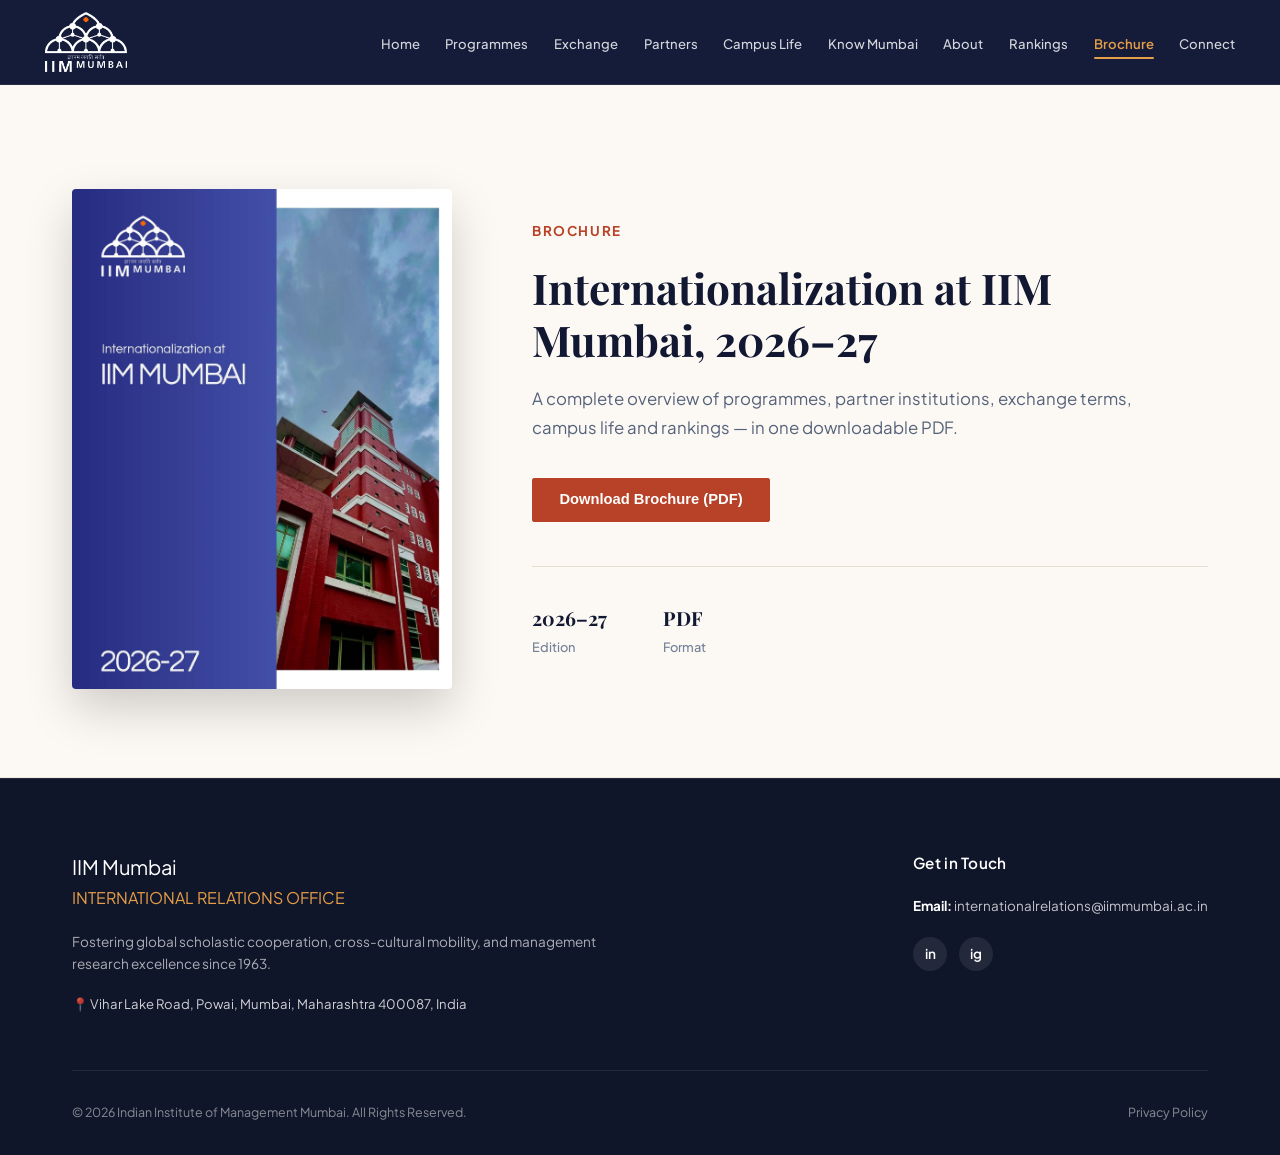
==== brochure.html @ 326a4e60 "Brochure page" ====
<!DOCTYPE html>
<html lang="en">

<head>
  <meta charset="UTF-8">
  <meta name="viewport" content="width=device-width, initial-scale=1.0">
  <title>International Relations Brochure 2026–27 | IIM Mumbai</title>

  <!-- Favicon -->
  <link rel="icon" type="image/png" href="assets/favicon.png">

  <!-- Google Fonts -->
  <link rel="preconnect" href="https://fonts.googleapis.com">
  <link rel="preconnect" href="https://fonts.gstatic.com" crossorigin>
  <link
    href="https://fonts.googleapis.com/css2?family=Cinzel:wght@500;600;700&family=Playfair+Display:ital,wght@0,400;0,500;0,600;0,700;1,400&family=Plus+Jakarta+Sans:wght@300;400;500;600;700&display=swap"
    rel="stylesheet">

  <!-- Stylesheet -->
  <link rel="stylesheet" href="styles.css">
</head>

<body>

  <!-- Navigation Bar -->
  <header class="site-header">
    <div class="header-container">
      <a href="index.html" class="brand-logo">
        <img src="assets/logo-invert-trimmed.png" alt="IIM Mumbai Logo" class="header-logo-img">
      </a>

      <!-- Desktop Navigation Menu -->
      <nav class="main-nav">
        <ul class="nav-list">
          <li class="nav-item"><a href="index.html" class="nav-link">Home</a></li>
          <li class="nav-item"><a href="programmes.html" class="nav-link">Programmes</a></li>
          <li class="nav-item"><a href="exchange.html" class="nav-link">Exchange</a></li>
          <li class="nav-item"><a href="partners.html" class="nav-link">Partners</a></li>
          <li class="nav-item"><a href="campus-life.html" class="nav-link">Campus Life</a></li>
          <li class="nav-item"><a href="know-mumbai.html" class="nav-link">Know Mumbai</a></li>
          <li class="nav-item"><a href="index.html#about" class="nav-link">About</a></li>
          <li class="nav-item"><a href="index.html#metrics" class="nav-link">Rankings</a></li>
          <li class="nav-item"><a href="brochure.html" class="nav-link active">Brochure</a></li>
          <li class="nav-item"><a href="#connect-section" class="nav-link">Connect</a></li>
        </ul>
      </nav>

      <!-- Mobile Menu Toggle Button -->
      <button class="mobile-menu-toggle" aria-label="Toggle menu" id="mobileMenuBtn">
        <span class="bar"></span>
        <span class="bar"></span>
        <span class="bar"></span>
      </button>
    </div>

    <!-- Mobile Drawer -->
    <div class="mobile-drawer" id="mobileDrawer">
      <ul class="mobile-nav-list">
        <li><a href="index.html" class="mobile-nav-link">Home</a></li>
        <li><a href="programmes.html" class="mobile-nav-link">Programmes</a></li>
        <li><a href="exchange.html" class="mobile-nav-link">Exchange</a></li>
        <li><a href="partners.html" class="mobile-nav-link">Partners</a></li>
        <li><a href="campus-life.html" class="mobile-nav-link">Campus Life</a></li>
        <li><a href="know-mumbai.html" class="mobile-nav-link">Know Mumbai</a></li>
        <li><a href="index.html#about" class="mobile-nav-link">About</a></li>
        <li><a href="index.html#metrics" class="mobile-nav-link">Rankings</a></li>
        <li><a href="brochure.html" class="mobile-nav-link active">Brochure</a></li>
        <li><a href="#connect-section" class="mobile-nav-link">Connect</a></li>
      </ul>
    </div>
  </header>

  <!-- Dedicated Brochure Hero Showcase Section -->
  <section class="brochure-showcase-section">
    <div class="container">
      <div class="brochure-split-layout">

        <!-- Left: Vertical Photo Card -->
        <div class="brochure-photo-column">
          <div class="section-tag brochure-mobile-tag">BROCHURE</div>
          <div class="brochure-cover-box">
            <img src="assets/frontpage.jpg" alt="IIM Mumbai Internationalization Brochure Cover"
              class="brochure-cover-img">
          </div>
        </div>

        <!-- Right: Details & Meta -->
        <div class="brochure-content-column">
          <div class="section-tag brochure-desktop-tag">BROCHURE</div>
          <h1 class="brochure-hero-title">Internationalization at IIM Mumbai, 2026–27</h1>
          <p class="brochure-hero-desc">
            A complete overview of programmes, partner institutions, exchange terms, campus life and rankings — in one
            downloadable PDF.
          </p>

          <!-- Action Buttons -->
          <div class="brochure-btn-group">
            <button class="btn btn-primary open-brochure-modal" id="downloadBrochureBtn">
              Download Brochure (PDF)
            </button>
          </div>

          <div class="brochure-divider"></div>

          <!-- Metadata Ribbon -->
          <div class="brochure-meta-ribbon">
            <div class="b-meta-item">
              <span class="b-meta-val">2026–27</span>
              <span class="b-meta-label">Edition</span>
            </div>

            <div class="b-meta-item">
              <span class="b-meta-val">PDF</span>
              <span class="b-meta-label">Format</span>
            </div>
          </div>

        </div>

      </div>
    </div>
  </section>

  <!-- Footer -->
  <footer class="site-footer" id="connect-section">
    <div class="container">
      <div class="footer-grid">
        <div class="footer-col brand-col">
          <div class="footer-logo">
            <span class="institute-name">IIM Mumbai</span>
            <span class="sub-name">INTERNATIONAL RELATIONS OFFICE</span>
          </div>
          <p class="footer-tagline">
            Fostering global scholastic cooperation, cross-cultural mobility, and management research excellence since
            1963.
          </p>
          <div class="footer-address">
            📍 Vihar Lake Road, Powai, Mumbai, Maharashtra 400087, India
          </div>
        </div>

        <div class="footer-col contact-col">
          <h4 class="footer-heading">Get in Touch</h4>
          <p class="contact-item"><strong>Email:</strong> internationalrelations@iimmumbai.ac.in</p>
          <div class="social-icons">
            <a href="https://in.linkedin.com/school/iim-mumbai/" target="_blank" aria-label="LinkedIn"
              class="social-btn">in</a>
            <a href="https://www.instagram.com/iimmumbai_official/" target="_blank" aria-label="Instagram"
              class="social-btn">ig</a>
          </div>
        </div>
      </div>

      <div class="footer-bottom">
        <p>© 2026 Indian Institute of Management Mumbai. All Rights Reserved.</p>
        <div class="footer-legal-links">
          <a href="https://iimmumbai.ac.in/privacy-policy">Privacy Policy</a>
        </div>
      </div>
    </div>
  </footer>

  <!-- Interactive Brochure Modal -->
  <div class="modal-backdrop" id="brochureModal">
    <div class="modal-card">
      <button class="modal-close-btn" id="closeModalBtn">&times;</button>
      <div class="modal-header">
        <div class="modal-badge">Official Document</div>
        <h3 class="modal-title">Download International Relations Brochure 2026–27</h3>
        <p class="modal-subtitle">Get instant access to the complete 12-page PDF overview covering programmes, partner
          networks, housing, and course syllabi.</p>
      </div>
      <form class="modal-form" id="brochureForm">
        <div class="form-group">
          <label for="fullName">Full Name</label>
          <input type="text" id="fullName" placeholder="e.g. Maya Chen" required>
        </div>
        <div class="form-group">
          <label for="institution">Home University / Organization</label>
          <input type="text" id="institution" placeholder="e.g. Emlyon Business School" required>
        </div>
        <div class="form-group">
          <label for="emailAddress">Email Address</label>
          <input type="email" id="emailAddress" placeholder="e.g. m.chen@student.em-lyon.com" required>
        </div>
        <button type="submit" class="btn btn-primary btn-block">Download Brochure (PDF)</button>
      </form>
      <div class="modal-success-msg" id="modalSuccessMsg">
        🎉 Thank you! The IIM Mumbai 2026–27 International Relations Brochure download has started.
      </div>
    </div>
  </div>

  <!-- Scripts -->
  <script src="script.js"></script>
</body>

</html>
---- styles.css ----
/* ==========================================================================
   IIM MUMBAI - INTERNATIONAL RELATIONS WEBSITE STYLESHEET
   ========================================================================== */

/* --- CSS Variables & Design Tokens --- */
:root {
  --color-navy-dark: #121832;
  --color-navy-hero: #161e3d;
  --color-navy-nav: #141c3a;
  --color-navy-card: #182142;

  --color-terracotta: #b84227;
  --color-terracotta-hover: #9e361e;
  --color-terracotta-light: #fbeee9;

  --color-gold-accent: #d48332;
  --color-gold-light: #e59d48;

  --color-bg-page: #ffffff;
  --color-bg-cream: #f4efe7;
  --color-bg-card: #ffffff;

  --color-text-dark: #121624;
  --color-text-muted: #555e70;
  --color-text-light: #f3f5fa;
  --color-text-subtle: #838ea3;

  --border-light: #e6dfd3;
  --border-card: #e4ddd1;
  --border-dark: #2a3458;

  --font-serif: 'Playfair Display', Georgia, serif;
  --font-sans: 'Plus Jakarta Sans', -apple-system, BlinkMacSystemFont, 'Segoe UI', Roboto, sans-serif;
  --font-display: 'Cinzel', serif;

  --container-width: 1200px;
  --transition-smooth: all 0.28s cubic-bezier(0.4, 0, 0.2, 1);
}

/* --- Reset & Global Baseline --- */
*,
*::before,
*::after {
  box-sizing: border-box;
  margin: 0;
  padding: 0;
}

html {
  scroll-behavior: smooth;
  font-size: 16px;
}

body {
  font-family: var(--font-sans);
  color: var(--color-text-dark);
  background-color: var(--color-bg-page);
  line-height: 1.6;
  -webkit-font-smoothing: antialiased;
  -moz-osx-font-smoothing: grayscale;
  overflow-x: hidden;
}

img {
  max-width: 100%;
  height: auto;
  display: block;
}

a {
  text-decoration: none;
  color: inherit;
  transition: var(--transition-smooth);
}

ul {
  list-style: none;
}

.container {
  width: 100%;
  max-width: var(--container-width);
  margin: 0 auto;
  padding: 0 2rem;
}

/* --- Typography Utilities --- */
.section-tag {
  color: var(--color-terracotta);
  font-size: 0.72rem;
  font-weight: 700;
  letter-spacing: 0.16em;
  text-transform: uppercase;
  margin-bottom: 0.85rem;
}

.section-title {
  font-family: var(--font-serif);
  font-size: 2.15rem;
  font-weight: 600;
  line-height: 1.25;
  color: var(--color-text-dark);
  letter-spacing: -0.015em;
  max-width: 820px;
  margin-bottom: 2.5rem;
}

/* --- Button Styles --- */
.btn {
  display: inline-flex;
  align-items: center;
  justify-content: center;
  padding: 0.82rem 1.65rem;
  font-size: 0.88rem;
  font-weight: 600;
  border-radius: 2px;
  cursor: pointer;
  transition: var(--transition-smooth);
  text-align: center;
  line-height: 1;
}

.btn-primary {
  background-color: var(--color-terracotta);
  color: #ffffff;
  border: 1px solid var(--color-terracotta);
}

.btn-primary:hover {
  background-color: var(--color-terracotta-hover);
  border-color: var(--color-terracotta-hover);
  transform: translateY(-2px);
  box-shadow: 0 6px 16px rgba(184, 66, 39, 0.25);
}

.btn-outline {
  background-color: transparent;
  color: #ffffff;
  border: 1px solid rgba(255, 255, 255, 0.45);
}

.btn-outline:hover {
  background-color: rgba(255, 255, 255, 0.1);
  border-color: #ffffff;
  transform: translateY(-2px);
}

.btn-block {
  width: 100%;
}

/* ==========================================================================
   Header & Navigation
   ========================================================================== */
.site-header {
  background-color: var(--color-navy-nav);
  position: sticky;
  top: 0;
  z-index: 1000;
  border-bottom: 1px solid rgba(255, 255, 255, 0.08);
  width: 100%;
}

.header-container {
  display: flex;
  align-items: center;
  justify-content: space-between;
  width: 100%;
  max-width: 100%;
  margin: 0;
  padding: 0.75rem clamp(1.5rem, 3.5vw, 4rem);
}

.brand-logo {
  display: flex;
  align-items: center;
  gap: 0.85rem;
  text-decoration: none;
}

.header-logo-img {
  height: 60px;
  width: auto;
  object-fit: contain;
  display: block;
  transition: opacity 0.2s ease, transform 0.2s ease;
}

.brand-logo:hover .header-logo-img {
  opacity: 0.95;
  transform: scale(1.02);
}

.nav-list {
  display: flex;
  align-items: center;
  gap: 1.6rem;
}

.nav-link {
  color: rgba(255, 255, 255, 0.82);
  font-size: 0.82rem;
  font-weight: 500;
  position: relative;
  padding: 0.35rem 0;
}

.nav-link:hover {
  color: #ffffff;
}

.nav-link.active {
  color: var(--color-gold-light);
  font-weight: 600;
}

.nav-link.active::after {
  content: '';
  position: absolute;
  bottom: -2px;
  left: 0;
  width: 100%;
  height: 2px;
  background-color: var(--color-gold-light);
  border-radius: 1px;
}

/* Mobile Toggle */
.mobile-menu-toggle {
  display: none;
  background: none;
  border: none;
  cursor: pointer;
  padding: 0.5rem;
}

.mobile-menu-toggle .bar {
  display: block;
  width: 24px;
  height: 2px;
  background-color: #ffffff;
  margin: 5px 0;
  transition: var(--transition-smooth);
}

.mobile-drawer {
  display: none;
  background-color: var(--color-navy-dark);
  padding: 1.5rem 2rem 2rem;
  border-top: 1px solid rgba(255, 255, 255, 0.08);
}

.mobile-drawer.open {
  display: block;
}

.mobile-nav-list {
  display: flex;
  flex-direction: column;
  gap: 1rem;
}

.mobile-nav-link {
  color: rgba(255, 255, 255, 0.85);
  font-size: 1rem;
  font-weight: 500;
  display: block;
  padding: 0.4rem 0;
}

.mobile-nav-link.active {
  color: var(--color-gold-light);
  font-weight: 600;
}

/* ==========================================================================
   Hero Section
   ========================================================================== */
.hero-section {
  background-color: var(--color-navy-hero);
  position: relative;
  overflow: hidden;
  width: 100%;
  margin: 0;
  padding: 0;
}

.hero-split-grid {
  display: grid;
  grid-template-columns: 1fr 1fr;
  width: 100%;
  max-width: 100vw;
  margin: 0;
  padding: 0;
  height: calc(100vh - 70px)
}

.hero-content-pane {
  display: flex;
  align-items: center;
  padding: 1.25rem 2.5rem 1.25rem clamp(1.5rem, 4.5vw, 4.5rem);
  background-color: var(--color-navy-hero);
}

.hero-content-inner {
  max-width: 520px;
}

.hero-tag {
  color: var(--color-gold-light);
  font-size: 0.68rem;
  font-weight: 700;
  letter-spacing: 0.14em;
  text-transform: uppercase;
  margin-bottom: 0.45rem;
}

.hero-title {
  font-family: var(--font-serif);
  font-size: clamp(1.8rem, 2.7vw, 2.25rem);
  font-weight: 600;
  line-height: 1.15;
  color: #ffffff;
  letter-spacing: -0.02em;
  margin-bottom: 0.65rem;
}

.hero-description {
  color: rgba(255, 255, 255, 0.78);
  font-size: clamp(0.82rem, 1vw, 0.88rem);
  line-height: 1.45;
  margin-bottom: 1.2rem;
  font-weight: 300;
  max-width: 450px;
}

.hero-actions {
  display: flex;
  align-items: center;
  gap: 0.85rem;
  flex-wrap: wrap;
}

.hero-image-pane {
  position: relative;
  overflow: hidden;
  width: 100%;
  height: 100%;
  margin: 0;
  padding: 0;
}

.hero-img {
  width: 100%;
  height: 100%;
  object-fit: cover;
  object-position: center right;
  display: block;
}

.image-overlay-gradient {
  display: none;
}

/* ==========================================================================
   Stats / Metrics Strip
   ========================================================================== */
.stats-ribbon {
  background-color: var(--color-bg-cream);
  padding: 2.75rem 0;
  border-bottom: 1px solid var(--border-light);
}

.stats-grid {
  display: grid;
  grid-template-columns: 1fr auto 1fr auto 1fr auto 1fr;
  align-items: center;
}

.stat-card {
  padding: 0 1.25rem;
}

.stat-value {
  font-family: var(--font-serif);
  font-size: 2.25rem;
  font-weight: 600;
  color: var(--color-navy-dark);
  line-height: 1.1;
  margin-bottom: 0.35rem;
  letter-spacing: -0.02em;
}

.stat-label {
  font-size: 0.76rem;
  color: var(--color-text-muted);
  font-weight: 500;
  line-height: 1.35;
}

.stat-divider {
  width: 1px;
  height: 52px;
  background-color: rgba(0, 0, 0, 0.12);
}

/* ==========================================================================
   About The Institute Section
   ========================================================================== */
.about-section {
  padding: 5.5rem 0 4.5rem;
  background-color: #ffffff;
}

/* ==========================================================================
   About The Institute Section
   ========================================================================== */
.about-section {
  padding: 5rem 0 4.5rem;
  background-color: #ffffff;
}

.about-header-block {
  display: flex;
  align-items: flex-end;
  justify-content: space-between;
  gap: 2rem;
  margin-bottom: 2.5rem;
  flex-wrap: wrap;
}

.about-header-text {
  flex: 1;
  min-width: 320px;
}

.about-accreditation-logos {
  display: flex;
  align-items: center;
  gap: 1.75rem;
  padding-bottom: 0.5rem;
}

.accreditation-logo {
  height: 52px;
  max-height: 60px;
  width: auto;
  object-fit: contain;
  display: block;
  transition: transform 0.25s ease, opacity 0.25s ease;
}

.accreditation-logo:hover {
  transform: translateY(-2px);
  opacity: 0.9;
}

.about-main-title {
  font-family: var(--font-serif);
  font-size: clamp(2rem, 3.2vw, 2.65rem);
  font-weight: 600;
  line-height: 1.2;
  color: #12182d;
  letter-spacing: -0.015em;
  max-width: 850px;
  margin-bottom: 0.85rem;
}

.title-accent-bar {
  width: 44px;
  height: 3px;
  background-color: var(--color-terracotta);
  border-radius: 2px;
  margin-top: 0.85rem;
}

.about-grid {
  display: grid;
  grid-template-columns: 1fr 1.05fr;
  gap: 3.25rem;
  align-items: start;
}

.about-image-wrapper {
  position: relative;
  border-radius: 14px;
  overflow: hidden;
  box-shadow: 0 14px 40px rgba(18, 24, 45, 0.09);
  background-color: #f1ede6;
}

.about-campus-img {
  width: 100%;
  height: auto;
  min-height: 380px;
  max-height: 460px;
  object-fit: cover;
  display: block;
  transition: transform 0.5s ease;
}

.about-image-wrapper:hover .about-campus-img {
  transform: scale(1.02);
}

.campus-location-badge {
  position: absolute;
  bottom: 1.25rem;
  left: 1.25rem;
  background: rgba(14, 20, 36, 0.88);
  backdrop-filter: blur(10px);
  padding: 0.65rem 1.15rem;
  border-radius: 8px;
  display: flex;
  align-items: center;
  gap: 0.75rem;
  color: #ffffff;
  border: 1px solid rgba(255, 255, 255, 0.16);
  box-shadow: 0 8px 24px rgba(0, 0, 0, 0.35);
}

.pin-icon-wrap svg {
  width: 18px;
  height: 18px;
  stroke: #ffffff;
  display: block;
}

.location-text {
  display: flex;
  flex-direction: column;
}

.location-title {
  font-size: 0.82rem;
  font-weight: 700;
  color: #ffffff;
  line-height: 1.2;
}

.location-subtitle {
  font-size: 0.72rem;
  color: rgba(255, 255, 255, 0.75);
}

.about-text-content {
  display: flex;
  flex-direction: column;
  gap: 1.1rem;
}

.about-paragraph {
  color: #384254;
  font-size: 0.915rem;
  line-height: 1.62;
  font-weight: 400;
}

.about-paragraph strong {
  color: #12182d;
  font-weight: 600;
}

/* Feature Highlights Strip */
.about-highlights-strip {
  display: grid;
  grid-template-columns: 1fr auto 1fr auto 1fr auto 1.15fr;
  align-items: center;
  margin-top: 3.5rem;
  padding-top: 2.25rem;
  border-top: 1px solid #e7e0d3;
}

.about-highlight-item {
  display: flex;
  flex-direction: column;
  align-items: flex-start;
  padding: 0 1rem;
}

.about-highlight-item:first-child {
  padding-left: 0;
}

.highlight-icon {
  color: #2b3b64;
  margin-bottom: 0.65rem;
}

.highlight-icon svg {
  width: 26px;
  height: 26px;
  stroke: #2b3b64;
  display: block;
}

.highlight-val {
  font-family: var(--font-serif);
  font-size: 1.45rem;
  font-weight: 700;
  color: #151d36;
  line-height: 1.15;
  margin-bottom: 0.2rem;
}

.highlight-lbl {
  font-size: 0.76rem;
  color: #647087;
  font-weight: 500;
}

.highlight-separator {
  width: 1px;
  height: 48px;
  background-color: #e5ded2;
}

/* ==========================================================================
   Why Partner With Us Section
   ========================================================================== */
.why-partner-section {
  padding: 3.5rem 0 4rem;
  background-color: #ffffff;
}

.partner-cards-grid {
  display: grid;
  grid-template-columns: repeat(3, 1fr);
  border: 1px solid var(--border-card);
  border-radius: 2px;
  background-color: #ffffff;
  box-shadow: 0 2px 8px rgba(0, 0, 0, 0.02);
}

.partner-card {
  padding: 2.25rem 2rem;
  border-right: 1px solid var(--border-card);
  transition: var(--transition-smooth);
}

.partner-card:last-child {
  border-right: none;
}

.partner-card:hover {
  background-color: #fdfbf7;
}

.card-category {
  color: var(--color-terracotta);
  font-size: 0.76rem;
  font-weight: 700;
  letter-spacing: 0.04em;
  margin-bottom: 0.65rem;
}

.card-heading {
  font-family: var(--font-serif);
  font-size: 1.15rem;
  font-weight: 600;
  color: var(--color-navy-dark);
  margin-bottom: 0.85rem;
  line-height: 1.3;
}

.card-description {
  color: var(--color-text-muted);
  font-size: 0.84rem;
  line-height: 1.55;
}

/* ==========================================================================
   Quick Links Section
   ========================================================================== */
.quick-links-section {
  padding: 2.5rem 0 5.5rem;
  background-color: #ffffff;
}

.quick-links-grid {
  display: grid;
  grid-template-columns: repeat(4, 1fr);
  border: 1px solid var(--border-card);
  border-radius: 2px;
  overflow: hidden;
}

.quick-link-card {
  display: flex;
  align-items: center;
  justify-content: space-between;
  padding: 1.35rem 1.65rem;
  border-right: 1px solid var(--border-card);
  background-color: #ffffff;
  color: var(--color-navy-dark);
  font-weight: 600;
  font-size: 0.9rem;
  transition: var(--transition-smooth);
}

.quick-link-card:last-child {
  border-right: none;
}

.quick-link-arrow {
  color: var(--color-terracotta);
  font-size: 1.1rem;
  transition: transform 0.25s ease;
}

.quick-link-card:hover {
  background-color: #fbf7ef;
  color: var(--color-terracotta);
}

.quick-link-card:hover .quick-link-arrow {
  transform: translateX(4px);
}

/* ==========================================================================
   Footer
   ========================================================================== */
.site-footer {
  background-color: #10162a;
  color: rgba(255, 255, 255, 0.7);
  padding: 4.5rem 0 2rem;
  border-top: 1px solid rgba(255, 255, 255, 0.08);
}

.footer-grid {
  display: flex;
  justify-content: space-between;
  align-items: flex-start;
  gap: 3.5rem;
  margin-bottom: 3.5rem;
  flex-wrap: wrap;
}

.brand-col {
  max-width: 540px;
}

.contact-col {
  min-width: 220px;
}

.brand-col .institute-name {
  color: #ffffff;
  font-size: 1.25rem;
}

.brand-col .sub-name {
  color: var(--color-gold-light);
  display: block;
  margin-top: 0.15rem;
}

.footer-tagline {
  font-size: 0.85rem;
  line-height: 1.6;
  margin: 1.25rem 0;
  color: rgba(255, 255, 255, 0.65);
}

.footer-address {
  font-size: 0.82rem;
  line-height: 1.5;
  color: rgba(255, 255, 255, 0.8);
}

.footer-heading {
  color: #ffffff;
  font-size: 0.95rem;
  font-weight: 600;
  margin-bottom: 1.25rem;
  font-family: var(--font-sans);
  letter-spacing: 0.02em;
}

.footer-links {
  display: flex;
  flex-direction: column;
  gap: 0.65rem;
}

.footer-links a {
  font-size: 0.84rem;
  color: rgba(255, 255, 255, 0.65);
}

.footer-links a:hover {
  color: var(--color-gold-light);
  padding-left: 3px;
}

.contact-item {
  font-size: 0.84rem;
  margin-bottom: 0.6rem;
  color: rgba(255, 255, 255, 0.75);
}

.contact-item strong {
  color: #ffffff;
}

.social-icons {
  display: flex;
  gap: 0.75rem;
  margin-top: 1.25rem;
}

.social-btn {
  display: inline-flex;
  align-items: center;
  justify-content: center;
  width: 34px;
  height: 34px;
  border-radius: 50%;
  background-color: rgba(255, 255, 255, 0.08);
  color: #ffffff;
  font-size: 0.85rem;
  font-weight: 600;
}

.social-btn:hover {
  background-color: var(--color-terracotta);
  color: #ffffff;
  transform: translateY(-2px);
}

.footer-bottom {
  display: flex;
  align-items: center;
  justify-content: space-between;
  padding-top: 2rem;
  border-top: 1px solid rgba(255, 255, 255, 0.08);
  font-size: 0.78rem;
  color: rgba(255, 255, 255, 0.5);
  flex-wrap: wrap;
  gap: 1rem;
}

.footer-legal-links {
  display: flex;
  gap: 1.5rem;
}

.footer-legal-links a:hover {
  color: #ffffff;
}

/* ==========================================================================
   Modal Dialog
   ========================================================================== */
.modal-backdrop {
  position: fixed;
  top: 0;
  left: 0;
  width: 100vw;
  height: 100vh;
  background-color: rgba(10, 15, 30, 0.75);
  backdrop-filter: blur(4px);
  display: none;
  align-items: center;
  justify-content: center;
  z-index: 2000;
  padding: 1.5rem;
}

.modal-backdrop.active {
  display: flex;
}

.modal-card {
  background-color: #ffffff;
  border-radius: 4px;
  width: 100%;
  max-width: 500px;
  padding: 2.25rem;
  position: relative;
  box-shadow: 0 20px 40px rgba(0, 0, 0, 0.25);
  animation: modalFadeIn 0.3s cubic-bezier(0.16, 1, 0.3, 1);
}

@keyframes modalFadeIn {
  from {
    opacity: 0;
    transform: translateY(15px) scale(0.97);
  }

  to {
    opacity: 1;
    transform: translateY(0) scale(1);
  }
}

.modal-close-btn {
  position: absolute;
  top: 1.25rem;
  right: 1.25rem;
  background: none;
  border: none;
  font-size: 1.6rem;
  color: #8892a4;
  cursor: pointer;
  line-height: 1;
}

.modal-close-btn:hover {
  color: var(--color-navy-dark);
}

.modal-badge {
  display: inline-block;
  font-size: 0.68rem;
  font-weight: 700;
  text-transform: uppercase;
  letter-spacing: 0.1em;
  color: var(--color-terracotta);
  margin-bottom: 0.5rem;
}

.modal-title {
  font-family: var(--font-serif);
  font-size: 1.35rem;
  font-weight: 600;
  color: var(--color-navy-dark);
  line-height: 1.3;
  margin-bottom: 0.5rem;
}

.modal-subtitle {
  font-size: 0.84rem;
  color: var(--color-text-muted);
  line-height: 1.45;
  margin-bottom: 1.5rem;
}

.form-group {
  margin-bottom: 1.15rem;
}

.form-group label {
  display: block;
  font-size: 0.78rem;
  font-weight: 600;
  color: #2b3345;
  margin-bottom: 0.35rem;
}

.form-group input {
  width: 100%;
  padding: 0.75rem 0.9rem;
  border: 1px solid var(--border-card);
  border-radius: 3px;
  font-family: var(--font-sans);
  font-size: 0.88rem;
  color: var(--color-text-dark);
  outline: none;
  transition: border-color 0.2s ease;
}

.form-group input:focus {
  border-color: var(--color-terracotta);
  box-shadow: 0 0 0 3px rgba(184, 66, 39, 0.12);
}

.modal-success-msg {
  display: none;
  margin-top: 1rem;
  padding: 0.85rem;
  background-color: #ecfdf5;
  border: 1px solid #a7f3d0;
  color: #065f46;
  border-radius: 3px;
  font-size: 0.85rem;
  text-align: center;
}

/* ==========================================================================
   Responsive Breakpoints
   ========================================================================== */
@media (max-width: 1024px) {
  .hero-title {
    font-size: 2.4rem;
  }

  .stats-grid {
    grid-template-columns: repeat(2, 1fr);
    gap: 1.5rem;
  }

  .stat-divider {
    display: none;
  }

  .partner-cards-grid {
    grid-template-columns: 1fr;
  }

  .partner-card {
    border-right: none;
    border-bottom: 1px solid var(--border-card);
  }

  .partner-card:last-child {
    border-bottom: none;
  }

  .quick-links-grid {
    grid-template-columns: repeat(2, 1fr);
  }

  .quick-link-card:nth-child(2) {
    border-right: none;
  }

  .quick-link-card:nth-child(1),
  .quick-link-card:nth-child(2) {
    border-bottom: 1px solid var(--border-card);
  }

  .footer-grid {
    grid-template-columns: 1fr 1fr;
  }
}

@media (max-width: 868px) {
  .main-nav {
    display: none;
  }

  .header-logo-img {
    height: 44px;
  }

  .mobile-menu-toggle {
    display: block;
  }

  .hero-split-grid {
    grid-template-columns: 1fr;
    min-height: auto;
  }

  .hero-content-pane {
    padding: 1.75rem 1.25rem;
  }

  .hero-image-pane {
    height: 220px;
  }

  .about-grid {
    grid-template-columns: 1fr;
    gap: 2rem;
  }

  .about-highlights-strip {
    grid-template-columns: 1fr 1fr;
    gap: 1.75rem 1rem;
  }

  .highlight-separator {
    display: none;
  }

  .section-title {
    font-size: 1.75rem;
  }
}

@media (max-width: 580px) {
  .hero-title {
    font-size: 1.75rem;
  }

  .hero-actions {
    flex-direction: column;
    width: 100%;
  }

  .hero-actions .btn {
    width: 100%;
  }

  .about-highlights-strip {
    grid-template-columns: 1fr;
    gap: 1.5rem;
  }

  .stats-grid {
    grid-template-columns: 1fr;
  }

  .quick-links-grid {
    grid-template-columns: 1fr;
  }

  .quick-link-card {
    border-right: none;
    border-bottom: 1px solid var(--border-card);
  }

  .quick-link-card:last-child {
    border-bottom: none;
  }

  .footer-grid {
    grid-template-columns: 1fr;
    gap: 2rem;
  }
}

/* ==========================================================================
   Programmes Page - Editorial List Style
   ========================================================================== */
.page-hero-banner {
  background-color: var(--color-navy-hero);
  padding: 3.5rem 0 3.25rem;
  border-bottom: 1px solid rgba(255, 255, 255, 0.08);
}

.breadcrumb-trail {
  display: flex;
  align-items: center;
  gap: 0.5rem;
  font-size: 0.75rem;
  color: rgba(255, 255, 255, 0.6);
  margin-bottom: 1rem;
}

.breadcrumb-trail a {
  color: var(--color-gold-light);
}

.breadcrumb-trail .current {
  color: #ffffff;
  font-weight: 600;
}

.page-hero-tag {
  color: var(--color-gold-light);
  font-size: 0.72rem;
  font-weight: 700;
  letter-spacing: 0.14em;
  text-transform: uppercase;
  margin-bottom: 0.65rem;
}

.page-hero-title {
  font-family: var(--font-serif);
  font-size: clamp(2.2rem, 3.5vw, 3rem);
  font-weight: 600;
  line-height: 1.18;
  color: #ffffff;
  letter-spacing: -0.02em;
  margin-bottom: 0.95rem;
  max-width: 800px;
}

.page-hero-desc {
  color: rgba(255, 255, 255, 0.82);
  font-size: 0.98rem;
  line-height: 1.6;
  max-width: 740px;
  font-weight: 300;
}

.programmes-page-content {
  background-color: #faf7f2;
  padding: 4rem 0 6.5rem;
  min-height: calc(100vh - 200px);
}

.programmes-list-container {
  max-width: 1240px;
}

.programmes-rows-list {
  display: flex;
  flex-direction: column;
}

.programme-list-row {
  display: grid;
  grid-template-columns: 140px 1fr 110px;
  align-items: start;
  gap: 3rem;
  padding: 2.75rem 0;
  border-bottom: 1px solid #e7dfd2;
  transition: background-color 0.2s ease;
}

.programme-list-row:first-child {
  padding-top: 1rem;
}

.programme-list-row:last-child {
  border-bottom: none;
}

.programme-col-code {
  padding-top: 0.25rem;
}

.p-code {
  color: var(--color-terracotta);
  font-size: 0.95rem;
  font-weight: 700;
  letter-spacing: 0.04em;
  font-family: var(--font-sans);
  display: inline-block;
}

.programme-col-details {
  display: flex;
  flex-direction: column;
}

.p-title {
  font-family: var(--font-serif);
  font-size: 1.45rem;
  font-weight: 600;
  color: var(--color-navy-dark);
  margin-bottom: 0.65rem;
  line-height: 1.25;
}

.p-title a {
  color: var(--color-navy-dark);
  text-decoration: none;
  transition: color 0.2s ease;
}

.p-title a:hover {
  color: var(--color-terracotta);
}

.p-desc {
  font-size: 0.915rem;
  color: #555e70;
  line-height: 1.62;
  font-weight: 400;
  max-width: 860px;
}

.programme-col-meta {
  display: flex;
  flex-direction: column;
  align-items: flex-end;
  text-align: right;
  padding-top: 0.25rem;
}

.p-duration {
  font-family: var(--font-serif);
  font-size: 1.45rem;
  font-weight: 600;
  color: var(--color-navy-dark);
  line-height: 1.1;
  margin-bottom: 0.2rem;
}

.p-mode {
  font-size: 0.78rem;
  color: #717c91;
  font-weight: 500;
  letter-spacing: 0.02em;
}

@media (max-width: 868px) {
  .programme-list-row {
    grid-template-columns: 1fr;
    gap: 0.85rem;
    padding: 2.25rem 0;
  }
  
  .programme-col-meta {
    align-items: flex-start;
    text-align: left;
    flex-direction: row;
    gap: 0.65rem;
    align-items: baseline;
    margin-top: 0.35rem;
  }
}

/* ==========================================================================
   Exchange Page Specific Styles
   ========================================================================== */
.exchange-pillars-strip {
  background-color: var(--color-bg-cream);
  padding: 3rem 0;
  border-bottom: 1px solid var(--border-light);
}

.exchange-pillars-grid {
  display: grid;
  grid-template-columns: repeat(4, 1fr);
  gap: 2rem;
}

.pillar-card {
  display: flex;
  flex-direction: column;
  align-items: flex-start;
}

.pillar-icon {
  width: 38px;
  height: 38px;
  color: var(--color-terracotta);
  margin-bottom: 0.85rem;
}

.pillar-icon svg {
  width: 100%;
  height: 100%;
  stroke: var(--color-terracotta);
}

.pillar-title {
  font-family: var(--font-serif);
  font-size: 1.15rem;
  font-weight: 600;
  color: var(--color-navy-dark);
  margin-bottom: 0.35rem;
  line-height: 1.25;
}

.pillar-desc {
  font-size: 0.82rem;
  color: var(--color-text-muted);
  line-height: 1.5;
}

/* Inbound Mobility Information Cards & Grid */
.inbound-info-grid {
  display: grid;
  grid-template-columns: 1fr 1fr;
  gap: 2rem;
  margin-bottom: 2.75rem;
}

.inbound-info-card {
  background-color: #ffffff;
  border: 1px solid var(--border-card);
  border-radius: 8px;
  padding: 2.25rem 2rem;
  box-shadow: 0 4px 16px rgba(0, 0, 0, 0.02);
  display: flex;
  flex-direction: column;
}

.info-card-tag {
  color: var(--color-terracotta);
  font-size: 0.68rem;
  font-weight: 700;
  letter-spacing: 0.12em;
  text-transform: uppercase;
  margin-bottom: 0.45rem;
}

.info-card-title {
  font-family: var(--font-serif);
  font-size: 1.3rem;
  font-weight: 600;
  color: var(--color-navy-dark);
  margin-bottom: 1.15rem;
  line-height: 1.25;
}

.info-detail-group {
  margin-bottom: 1.1rem;
}

.info-detail-group:last-child {
  margin-bottom: 0;
}

.detail-label {
  font-size: 0.76rem;
  font-weight: 700;
  color: var(--color-navy-dark);
  text-transform: uppercase;
  letter-spacing: 0.04em;
  margin-bottom: 0.25rem;
}

.detail-text {
  font-size: 0.88rem;
  color: #4b5568;
  line-height: 1.58;
  margin-bottom: 0.65rem;
}

.info-highlight-callout {
  background-color: #f7f4ee;
  border-left: 3px solid var(--color-terracotta);
  padding: 0.75rem 1rem;
  border-radius: 4px;
  font-size: 0.84rem;
  color: var(--color-navy-dark);
  font-weight: 500;
  margin-top: 0.5rem;
}

.inbound-check-list {
  display: flex;
  flex-direction: column;
  gap: 0.75rem;
}

.inbound-check-list li {
  display: flex;
  align-items: flex-start;
  gap: 0.65rem;
  font-size: 0.86rem;
  color: #4b5568;
  line-height: 1.45;
}

.inbound-check-list .chk-icon {
  color: var(--color-terracotta);
  font-weight: bold;
  font-size: 0.95rem;
  flex-shrink: 0;
  line-height: 1.2;
}

.mt-auto {
  margin-top: auto;
  padding-top: 1rem;
}

/* Inbound Grading Container & Matrix Table */
.inbound-grading-container {
  background-color: #fcfbf9;
  border: 1px solid var(--border-card);
  border-radius: 8px;
  padding: 2.75rem 2.5rem;
  display: grid;
  grid-template-columns: 1.15fr 1fr;
  gap: 3rem;
  align-items: center;
  box-shadow: 0 4px 18px rgba(0, 0, 0, 0.02);
}

.grading-block-title {
  font-family: var(--font-serif);
  font-size: 1.5rem;
  font-weight: 600;
  color: var(--color-navy-dark);
  margin-bottom: 0.85rem;
}

.grading-footnote {
  margin-top: 1rem;
  font-size: 0.82rem;
  color: #647087;
  font-style: italic;
}

.grading-matrix-table {
  width: 100%;
  border-collapse: collapse;
  text-align: center;
  font-size: 0.86rem;
  background-color: #ffffff;
  border-radius: 6px;
  overflow: hidden;
  box-shadow: 0 2px 10px rgba(0, 0, 0, 0.02);
}

.grading-matrix-table th,
.grading-matrix-table td {
  border: 1px solid #e2dacd;
  padding: 0.65rem 0.5rem;
}

.grading-matrix-table th {
  background-color: #f7f3ec;
  font-weight: 600;
  color: var(--color-navy-dark);
  text-align: left;
  padding-left: 0.85rem;
  font-size: 0.78rem;
  text-transform: uppercase;
  letter-spacing: 0.03em;
  width: 120px;
}

.grading-matrix-table td {
  color: #333d4e;
}

.table-spacer-row td {
  background-color: #faf7f2;
  height: 8px;
  padding: 0;
  border-left: none;
  border-right: none;
}

/* Exchange Section Blocks */
.exchange-section-block {
  padding: 5.5rem 0 4.5rem;
  background-color: #ffffff;
}

.exchange-content-split {
  display: grid;
  grid-template-columns: 1.2fr 0.8fr;
  gap: 3.5rem;
  align-items: start;
}

.exchange-content-split.reverse-split {
  grid-template-columns: 0.8fr 1.2fr;
}

.exchange-intro-p {
  font-size: 1.05rem;
  color: #2b3345;
  line-height: 1.65;
  margin-bottom: 2rem;
  font-weight: 400;
}

.exchange-feature-points {
  display: flex;
  flex-direction: column;
  gap: 1.65rem;
  margin-bottom: 2.5rem;
}

.f-point {
  display: flex;
  gap: 1.25rem;
  align-items: flex-start;
}

.f-point-num {
  font-family: var(--font-serif);
  font-size: 1.35rem;
  font-weight: 700;
  color: var(--color-terracotta);
  line-height: 1;
  padding-top: 0.15rem;
}

.f-point-content h4 {
  font-size: 0.98rem;
  font-weight: 700;
  color: var(--color-navy-dark);
  margin-bottom: 0.3rem;
}

.f-point-content p {
  font-size: 0.88rem;
  color: var(--color-text-muted);
  line-height: 1.55;
}

.exchange-cta-row {
  display: flex;
  align-items: center;
  gap: 1.5rem;
}

/* Sidebar Card */
.exchange-sidebar-card {
  background-color: #fcfbf9;
  border: 1px solid var(--border-card);
  border-radius: 8px;
  padding: 2.25rem 2rem;
  box-shadow: 0 4px 18px rgba(0, 0, 0, 0.03);
}

.sidebar-badge {
  display: inline-block;
  font-size: 0.68rem;
  font-weight: 700;
  text-transform: uppercase;
  letter-spacing: 0.1em;
  color: var(--color-terracotta);
  margin-bottom: 0.45rem;
}

.sidebar-title {
  font-family: var(--font-serif);
  font-size: 1.3rem;
  font-weight: 600;
  color: var(--color-navy-dark);
  margin-bottom: 1.5rem;
  padding-bottom: 0.75rem;
  border-bottom: 1px solid var(--border-card);
}

.factsheet-list {
  display: flex;
  flex-direction: column;
  gap: 1.25rem;
}

.factsheet-list li {
  display: flex;
  flex-direction: column;
  gap: 0.2rem;
}

.fact-lbl {
  font-size: 0.72rem;
  font-weight: 700;
  text-transform: uppercase;
  color: #7b8699;
  letter-spacing: 0.04em;
}

.fact-val {
  font-size: 0.88rem;
  color: var(--color-text-dark);
  font-weight: 600;
  line-height: 1.4;
}

/* Academic Terms Grid */
.exchange-terms-section {
  padding: 5rem 0;
  background-color: #faf7f2;
  border-top: 1px solid var(--border-light);
  border-bottom: 1px solid var(--border-light);
}

.section-subtitle-desc {
  font-size: 0.95rem;
  color: #555e70;
  line-height: 1.6;
  max-width: 820px;
  margin-bottom: 2.25rem;
}

.terms-tri-grid {
  display: grid;
  grid-template-columns: repeat(3, 1fr);
  gap: 2rem;
}

.term-detail-card {
  background-color: #ffffff;
  border: 1px solid var(--border-card);
  border-radius: 8px;
  padding: 2.25rem 2rem;
  box-shadow: 0 4px 16px rgba(0, 0, 0, 0.02);
  position: relative;
  transition: var(--transition-smooth);
}

.term-detail-card:hover {
  transform: translateY(-4px);
  box-shadow: 0 12px 28px rgba(18, 24, 45, 0.07);
}

.term-tag-top {
  font-size: 0.72rem;
  font-weight: 700;
  text-transform: uppercase;
  letter-spacing: 0.12em;
  color: var(--color-terracotta);
  margin-bottom: 0.45rem;
}

.term-name {
  font-family: var(--font-serif);
  font-size: 1.45rem;
  font-weight: 600;
  color: var(--color-navy-dark);
  margin-bottom: 0.45rem;
}

.term-date-range {
  font-size: 0.88rem;
  color: #647087;
  font-weight: 600;
}

.term-timeline-box {
  background-color: #f9f6f0;
  padding: 1rem;
  border-radius: 6px;
  display: flex;
  flex-direction: column;
  gap: 0.65rem;
  margin-bottom: 1.25rem;
}

.timeline-row {
  display: flex;
  justify-content: space-between;
  align-items: center;
  font-size: 0.8rem;
}

.t-key {
  color: #647087;
  font-weight: 500;
}

.t-val {
  color: var(--color-navy-dark);
  font-weight: 700;
}

.term-summary-text {
  font-size: 0.86rem;
  color: #4a5468;
  line-height: 1.55;
}

/* Outbound Section */
.outbound-section {
  padding: 5.5rem 0 4.5rem;
  background-color: #ffffff;
}

/* FAQ Section */
.exchange-faq-section {
  padding: 5rem 0 5.5rem;
  background-color: #faf7f2;
  border-top: 1px solid var(--border-light);
}

.faq-grid {
  display: grid;
  grid-template-columns: repeat(2, 1fr);
  gap: 2rem;
}

.faq-card {
  background-color: #ffffff;
  border: 1px solid var(--border-card);
  border-radius: 8px;
  padding: 2rem;
  box-shadow: 0 4px 14px rgba(0, 0, 0, 0.02);
}

.faq-q {
  font-family: var(--font-serif);
  font-size: 1.15rem;
  font-weight: 600;
  color: var(--color-navy-dark);
  margin-bottom: 0.75rem;
  line-height: 1.3;
}

.faq-a {
  font-size: 0.88rem;
  color: var(--color-text-muted);
  line-height: 1.6;
}

@media (max-width: 1024px) {
  .exchange-pillars-grid {
    grid-template-columns: repeat(2, 1fr);
  }
  
  .inbound-info-grid,
  .inbound-grading-container {
    grid-template-columns: 1fr;
  }
  
  .exchange-content-split,
  .exchange-content-split.reverse-split {
    grid-template-columns: 1fr;
  }
  
  .terms-tri-grid {
    grid-template-columns: 1fr;
  }
  
  .faq-grid {
    grid-template-columns: 1fr;
  }
}

@media (max-width: 580px) {
  .exchange-pillars-grid {
    grid-template-columns: 1fr;
  }
}

/* ==========================================================================
   Partner Institutions Page Specific Styles
   ========================================================================== */
.partners-stats-strip {
  background-color: var(--color-bg-cream);
  padding: 3rem 0;
  border-bottom: 1px solid var(--border-light);
}

.partners-stats-grid {
  display: grid;
  grid-template-columns: repeat(4, 1fr);
  gap: 2rem;
}

.p-stat-box {
  display: flex;
  flex-direction: column;
  align-items: flex-start;
}

.p-stat-num {
  font-family: var(--font-serif);
  font-size: 2.2rem;
  font-weight: 700;
  color: var(--color-terracotta);
  line-height: 1.1;
  margin-bottom: 0.35rem;
}

.p-stat-label {
  font-size: 0.82rem;
  font-weight: 600;
  color: #4b5568;
  line-height: 1.4;
}

/* World Map Section */
.partners-map-section {
  background-color: #faf7f2;
  padding: 3rem 0 1.5rem;
}

.map-wrapper-frame {
  border-radius: 8px;
  overflow: hidden;
  box-shadow: 0 8px 30px rgba(18, 24, 45, 0.08);
  background: #0f162e;
}

.partners-world-map-img {
  width: 100%;
  height: auto;
  display: block;
  object-fit: cover;
}

/* Matrix Directory & Filter Section */
.partners-matrix-section {
  padding: 2rem 0 6rem;
  background-color: #faf7f2;
}

.partners-filter-pills {
  display: flex;
  align-items: center;
  gap: 0.65rem;
  flex-wrap: wrap;
  margin-bottom: 2.25rem;
}

.region-pill-btn {
  background-color: #ffffff;
  border: 1px solid #dfd6c7;
  color: #4b5568;
  padding: 0.55rem 1.25rem;
  font-size: 0.85rem;
  font-weight: 600;
  border-radius: 4px;
  cursor: pointer;
  transition: var(--transition-smooth);
}

.region-pill-btn:hover {
  background-color: #f5eee2;
  color: var(--color-navy-dark);
}

.region-pill-btn.active {
  background-color: var(--color-navy-hero);
  color: #ffffff;
  border-color: var(--color-navy-hero);
}

/* 4-Column Table Matrix Grid */
.partners-table-matrix {
  display: grid;
  grid-template-columns: repeat(4, 1fr);
  border-top: 1px solid #dfd6c7;
  border-left: 1px solid #dfd6c7;
  background-color: #ffffff;
  margin-bottom: 4.5rem;
  box-shadow: 0 4px 16px rgba(0, 0, 0, 0.02);
}

.matrix-cell {
  padding: 1.5rem 1.35rem;
  border-right: 1px solid #dfd6c7;
  border-bottom: 1px solid #dfd6c7;
  display: flex;
  flex-direction: column;
  justify-content: flex-start;
  min-height: 95px;
  transition: background-color 0.2s ease;
}

.matrix-cell:hover {
  background-color: #fffcf8;
}

.matrix-cell.hidden {
  display: none;
}

.matrix-cell.matrix-cell-empty {
  background-color: #dfd7c8;
  border-right: 1px solid #dfd6c7;
  border-bottom: 1px solid #dfd6c7;
}

.matrix-cell.matrix-cell-empty:hover {
  background-color: #dfd7c8;
}

.cell-logo-wrap {
  margin-bottom: 0.85rem;
  height: 38px;
  display: flex;
  align-items: center;
}

.cell-partner-logo {
  max-height: 45px;
  max-width: 140px;
  width: auto;
  object-fit: contain;
  border-radius: 4px;
}

.cell-country {
  font-size: 0.72rem;
  font-weight: 700;
  color: var(--color-terracotta);
  text-transform: uppercase;
  letter-spacing: 0.06em;
  margin-bottom: 0.45rem;
  font-family: var(--font-sans);
}

.cell-university {
  font-size: 0.94rem;
  font-weight: 700;
  color: var(--color-navy-dark);
  line-height: 1.32;
}

/* Partnership Cooperation Modes */
.partnership-modes-section {
  padding: 3rem 0 4rem;
  border-top: 1px solid var(--border-light);
  margin-top: 2rem;
}

.cooperation-grid {
  display: grid;
  grid-template-columns: repeat(4, 1fr);
  gap: 2rem;
  margin-top: 2rem;
}

.cooperation-card {
  background-color: #ffffff;
  border: 1px solid #e8e0d3;
  border-radius: 8px;
  padding: 2rem 1.75rem;
  box-shadow: 0 2px 10px rgba(0, 0, 0, 0.02);
}

.coop-num {
  font-family: var(--font-serif);
  font-size: 1.35rem;
  font-weight: 700;
  color: var(--color-terracotta);
  margin-bottom: 0.65rem;
}

.coop-title {
  font-family: var(--font-serif);
  font-size: 1.15rem;
  font-weight: 600;
  color: var(--color-navy-dark);
  margin-bottom: 0.65rem;
  line-height: 1.3;
}

.coop-desc {
  font-size: 0.84rem;
  color: var(--color-text-muted);
  line-height: 1.55;
}

/* Become a Partner CTA Card */
.become-partner-card {
  background: linear-gradient(135deg, #161e3d 0%, #0e1426 100%);
  border-radius: 8px;
  padding: 3.5rem 3rem;
  color: #ffffff;
  margin-top: 2rem;
  box-shadow: 0 8px 32px rgba(18, 24, 45, 0.12);
}

.card-inner-tag {
  color: var(--color-gold-light);
  font-size: 0.72rem;
  font-weight: 700;
  letter-spacing: 0.14em;
  text-transform: uppercase;
  margin-bottom: 0.65rem;
}

.become-partner-title {
  font-family: var(--font-serif);
  font-size: 2rem;
  font-weight: 600;
  color: #ffffff;
  margin-bottom: 0.85rem;
}

.become-partner-desc {
  font-size: 0.96rem;
  color: rgba(255, 255, 255, 0.85);
  line-height: 1.6;
  max-width: 820px;
  margin-bottom: 2rem;
  font-weight: 300;
}

.become-partner-actions {
  display: flex;
  align-items: center;
  gap: 1.25rem;
  flex-wrap: wrap;
}

@media (max-width: 1024px) {
  .partners-stats-grid,
  .cooperation-grid {
    grid-template-columns: repeat(2, 1fr);
  }

  .partners-table-matrix {
    grid-template-columns: repeat(2, 1fr);
  }
}

@media (max-width: 640px) {
  .partners-stats-grid,
  .cooperation-grid,
  .partners-table-matrix {
    grid-template-columns: 1fr;
  }
  
  .become-partner-card {
    padding: 2.5rem 1.75rem;
  }
}

/* ==========================================================================
   Campus Life Page Specific Styles
   ========================================================================== */

/* Placeholder styling for images to be populated by user */
.placeholder-img {
  background-color: #ede7dc;
  min-height: 140px;
  display: block;
  width: 100%;
  object-fit: cover;
  border-radius: 6px;
  position: relative;
}

/* Vlogs Showcase Banner */
.campus-vlogs-section {
  padding: 3.5rem 0 2rem;
  background-color: #faf7f2;
}

.vlogs-banner-card {
  background-color: #e5e0f0;
  border-radius: 12px;
  padding: 3rem 2.75rem;
  box-shadow: 0 4px 20px rgba(75, 60, 115, 0.06);
}

.vlogs-header {
  max-width: 860px;
  margin-bottom: 2rem;
}

.vlogs-title {
  font-family: var(--font-serif);
  font-size: 2rem;
  font-weight: 700;
  color: #3b3a6d;
  margin-bottom: 0.75rem;
}

.vlogs-subtitle {
  font-size: 0.95rem;
  color: #4a4870;
  line-height: 1.6;
}

.vlogs-showcase-split {
  display: grid;
  grid-template-columns: 1.25fr 1.75fr;
  gap: 2rem;
  align-items: start;
}

/* 16:9 Landscape Featured Tour Video */
.featured-tour-box {
  display: flex;
  flex-direction: column;
}

.video-ratio-16-9 {
  width: 100%;
  aspect-ratio: 16 / 9;
  border-radius: 8px;
  overflow: hidden;
  background-color: #000000;
  box-shadow: 0 6px 20px rgba(0, 0, 0, 0.08);
}

.video-meta-bar {
  margin-top: 0.85rem;
}

.video-tag-pill {
  display: inline-block;
  font-size: 0.68rem;
  font-weight: 700;
  color: var(--color-terracotta);
  text-transform: uppercase;
  letter-spacing: 0.08em;
  margin-bottom: 0.25rem;
}

.video-meta-title {
  font-family: var(--font-serif);
  font-size: 1.15rem;
  font-weight: 600;
  color: #3b3a6d;
}

/* 9:16 Vertical Shorts Grid */
.shorts-portrait-grid {
  display: grid;
  grid-template-columns: repeat(3, 1fr);
  gap: 1.25rem;
}

.short-card-item {
  display: flex;
  flex-direction: column;
}

.video-ratio-9-16 {
  width: 100%;
  aspect-ratio: 9 / 16;
  border-radius: 8px;
  overflow: hidden;
  background-color: #000000;
  box-shadow: 0 6px 18px rgba(0, 0, 0, 0.08);
}

.vlog-iframe {
  width: 100%;
  height: 100%;
  border: none;
  display: block;
}

.short-label-badge {
  font-size: 0.78rem;
  font-weight: 700;
  color: #3b3a6d;
  margin-top: 0.5rem;
  text-align: center;
}

@media (max-width: 1024px) {
  .vlogs-showcase-split {
    grid-template-columns: 1fr;
  }
}

@media (max-width: 640px) {
  .shorts-portrait-grid {
    grid-template-columns: 1fr;
    max-width: 280px;
    margin: 0 auto;
  }
}

/* Instagram Reels Spotlight Strip */
.instagram-reels-strip {
  margin-top: 3.5rem;
  padding-top: 2.75rem;
  border-top: 1px solid rgba(75, 60, 115, 0.15);
}

.reels-header-row {
  display: flex;
  justify-content: space-between;
  align-items: flex-end;
  margin-bottom: 2rem;
  flex-wrap: wrap;
  gap: 1rem;
}

.reels-main-title {
  font-family: var(--font-serif);
  font-size: 1.75rem;
  font-weight: 700;
  color: #3b3a6d;
  margin-top: 0.35rem;
}

.instagram-follow-btn {
  background-color: #ffffff;
  color: #c13584;
  border: 1px solid #dfd4ea;
  font-size: 0.84rem;
  font-weight: 700;
  padding: 0.5rem 1.15rem;
  border-radius: 6px;
  transition: var(--transition-smooth);
}

.instagram-follow-btn:hover {
  background-color: #c13584;
  color: #ffffff;
  border-color: #c13584;
}

.instagram-reels-grid {
  display: grid;
  grid-template-columns: repeat(3, 1fr);
  gap: 1.75rem;
}

.instagram-reel-card {
  background-color: #ffffff;
  border-radius: 10px;
  overflow: hidden;
  box-shadow: 0 4px 18px rgba(0, 0, 0, 0.05);
  border: 1px solid #ded5eb;
  min-height: 480px;
}

.instagram-iframe {
  width: 100%;
  height: 480px;
  border: none;
  display: block;
}

@media (max-width: 900px) {
  .instagram-reels-grid {
    grid-template-columns: 1fr;
  }
}

/* Facilities Section */
.campus-facilities-section {
  padding: 5rem 0;
  background-color: #ffffff;
}

.section-title-large {
  font-family: var(--font-serif);
  font-size: 2.35rem;
  font-weight: 700;
  color: #3b3a6d;
  margin-bottom: 2.75rem;
}

.facilities-layout-grid {
  display: grid;
  grid-template-columns: 1fr 1fr;
  gap: 4rem;
}

.facility-item-block {
  margin-bottom: 2rem;
}

.facility-item-title {
  font-family: var(--font-serif);
  font-size: 1.45rem;
  font-weight: 600;
  color: #3b3a6d;
  margin-bottom: 0.65rem;
}

.facility-item-text {
  font-size: 0.92rem;
  color: #4b5568;
  line-height: 1.62;
  margin-bottom: 0.65rem;
}

.facility-bullet-list {
  display: flex;
  flex-direction: column;
  gap: 0.65rem;
  margin-top: 0.5rem;
}

.facility-bullet-list li {
  font-size: 0.9rem;
  color: #4b5568;
  line-height: 1.55;
  position: relative;
  padding-left: 1.2rem;
}

.facility-bullet-list li::before {
  content: "•";
  position: absolute;
  left: 0;
  color: var(--color-terracotta);
  font-size: 1.2rem;
  line-height: 1;
}

.library-hours-box {
  background-color: #faf7f2;
  border: 1px solid var(--border-card);
  border-radius: 6px;
  padding: 1.25rem 1.35rem;
  margin-top: 1rem;
}

.hours-label {
  display: block;
  font-size: 0.84rem;
  color: var(--color-navy-dark);
  text-transform: uppercase;
  letter-spacing: 0.04em;
  margin-bottom: 0.5rem;
}

.hours-list {
  display: flex;
  flex-direction: column;
  gap: 0.4rem;
  font-size: 0.88rem;
  color: #4b5568;
}

.hours-list span {
  color: #647087;
}

.facilities-photos-mosaic {
  display: grid;
  grid-template-columns: 1fr 1fr;
  gap: 1.25rem;
  margin-top: 2rem;
}

.facility-photo-box {
  border-radius: 8px;
  overflow: hidden;
  background-color: #ede7dc;
  box-shadow: 0 4px 14px rgba(0, 0, 0, 0.04);
  height: 180px;
}

.facility-photo-box.full-span {
  grid-column: span 2;
  height: 200px;
}

.facility-photo-box.large-box {
  margin-top: 2rem;
  height: 240px;
}

.facility-img {
  width: 100%;
  height: 100%;
  object-fit: cover;
  display: block;
  transition: transform 0.3s ease;
}

.facility-photo-box:hover .facility-img {
  transform: scale(1.03);
}

/* Food & Accommodation Section */
.food-accommodation-section {
  padding: 5rem 0;
  background-color: #faf7f2;
  border-top: 1px solid var(--border-light);
  border-bottom: 1px solid var(--border-light);
}

.food-accom-grid {
  display: grid;
  grid-template-columns: 1fr 1fr;
  gap: 2.5rem;
}

.life-detail-card {
  background-color: #ffffff;
  border: 1px solid var(--border-card);
  border-radius: 8px;
  padding: 2.75rem 2.25rem;
  box-shadow: 0 4px 18px rgba(0, 0, 0, 0.02);
}

.detail-card-badge {
  font-size: 0.72rem;
  font-weight: 700;
  color: var(--color-terracotta);
  text-transform: uppercase;
  letter-spacing: 0.1em;
  margin-bottom: 0.45rem;
}

.life-card-title {
  font-family: var(--font-serif);
  font-size: 1.85rem;
  font-weight: 700;
  color: #3b3a6d;
  margin-bottom: 1.15rem;
}

.life-card-desc {
  font-size: 0.92rem;
  color: #4b5568;
  line-height: 1.65;
  margin-bottom: 1.5rem;
}

.meal-plan-tags {
  display: flex;
  flex-wrap: wrap;
  gap: 0.6rem;
  margin-top: 1rem;
}

.m-tag {
  background-color: #f7f3eb;
  border: 1px solid #dfd7c8;
  color: var(--color-navy-dark);
  font-size: 0.82rem;
  font-weight: 600;
  padding: 0.35rem 0.85rem;
  border-radius: 4px;
}

.accom-bullet-list {
  display: flex;
  flex-direction: column;
  gap: 1rem;
}

.accom-bullet-list li {
  font-size: 0.9rem;
  color: #4b5568;
  line-height: 1.6;
  position: relative;
  padding-left: 1.25rem;
}

.accom-bullet-list li::before {
  content: "•";
  position: absolute;
  left: 0;
  color: var(--color-terracotta);
  font-size: 1.3rem;
  line-height: 1;
}

/* Culture & Festivals Section */
.campus-culture-section {
  padding: 5.5rem 0 6.5rem;
  background-color: #ffffff;
}

.culture-split-grid {
  display: grid;
  grid-template-columns: 1.1fr 0.9fr;
  gap: 3.5rem;
  align-items: start;
}

.culture-main-title {
  font-family: var(--font-serif);
  font-size: 2.35rem;
  font-weight: 700;
  color: #3b3a6d;
  margin-bottom: 1.75rem;
}

.culture-pillars-strip {
  display: grid;
  grid-template-columns: repeat(3, 1fr);
  gap: 1.15rem;
  margin-bottom: 2.25rem;
}

.c-pillar-box {
  background: linear-gradient(135deg, #1b2346 0%, #293466 100%);
  color: #ffffff;
  padding: 1.5rem 1rem;
  border-radius: 12px;
  display: flex;
  flex-direction: column;
  align-items: center;
  justify-content: center;
  text-align: center;
  gap: 0.9rem;
  box-shadow: 0 6px 18px rgba(22, 30, 61, 0.14);
  border: 1px solid rgba(255, 255, 255, 0.1);
  transition: transform 0.25s ease, box-shadow 0.25s ease;
}

.c-pillar-box:hover {
  transform: translateY(-4px);
  box-shadow: 0 8px 24px rgba(22, 30, 61, 0.24);
}

.c-pillar-icon-box {
  width: 84px;
  height: 84px;
  display: flex;
  align-items: center;
  justify-content: center;
  background: rgba(255, 255, 255, 0.14);
  border-radius: 16px;
  padding: 10px;
  border: 1px solid rgba(255, 255, 255, 0.22);
  box-shadow: 0 4px 14px rgba(0, 0, 0, 0.15);
}

.c-pillar-img {
  width: 100%;
  height: 100%;
  max-width: 64px;
  max-height: 64px;
  object-fit: contain;
  display: block;
}

.c-pillar-name {
  font-size: 0.95rem;
  font-weight: 700;
  letter-spacing: 0.02em;
  color: #ffffff;
  line-height: 1.3;
}

.culture-narrative p {
  font-size: 0.94rem;
  color: #4b5568;
  line-height: 1.68;
  margin-bottom: 1.25rem;
}

.culture-photo-stack {
  display: grid;
  grid-template-columns: 1fr 1fr;
  gap: 1.25rem;
  margin-top: 2rem;
}

.culture-photos-side {
  display: flex;
  flex-direction: column;
  gap: 1.25rem;
}

.culture-photo-duo {
  display: grid;
  grid-template-columns: 1fr 1fr;
  gap: 1.25rem;
}

.c-photo-item {
  position: relative;
  height: 190px;
  border-radius: 8px;
  overflow: hidden;
  background-color: #ede7dc;
  box-shadow: 0 4px 14px rgba(0, 0, 0, 0.04);
}

.c-photo-large {
  position: relative;
  height: 210px;
  border-radius: 8px;
  overflow: hidden;
  background-color: #ede7dc;
  box-shadow: 0 4px 14px rgba(0, 0, 0, 0.04);
}

.culture-img {
  width: 100%;
  height: 100%;
  object-fit: cover;
  display: block;
  transition: transform 0.35s ease;
}

.c-photo-item:hover .culture-img,
.c-photo-large:hover .culture-img {
  transform: scale(1.04);
}

.culture-card-overlay {
  position: absolute;
  bottom: 8px;
  left: 8px;
  background-color: rgba(20, 28, 58, 0.85);
  color: #ffffff;
  font-size: 0.72rem;
  font-weight: 600;
  padding: 0.25rem 0.65rem;
  border-radius: 4px;
  backdrop-filter: blur(4px);
}

/* Abhisanskaran & Campus Traditions Strip */
.abhisanskaran-traditions-strip {
  margin-top: 4.5rem;
  padding-top: 3.5rem;
  border-top: 1px solid var(--border-light);
}

.traditions-strip-title {
  font-family: var(--font-serif);
  font-size: 1.85rem;
  font-weight: 700;
  color: #3b3a6d;
  margin-bottom: 2rem;
}

.traditions-gallery-grid {
  display: grid;
  grid-template-columns: repeat(4, 1fr);
  gap: 1.35rem;
}

.tradition-photo-card {
  position: relative;
  border-radius: 8px;
  overflow: hidden;
  background-color: #ede7dc;
  box-shadow: 0 4px 16px rgba(0, 0, 0, 0.05);
  height: 240px;
}

.tradition-img {
  width: 100%;
  height: 100%;
  object-fit: cover;
  display: block;
  transition: transform 0.35s ease;
}

.tradition-photo-card:hover .tradition-img {
  transform: scale(1.04);
}

.tradition-caption {
  position: absolute;
  bottom: 8px;
  left: 8px;
  right: 8px;
  background-color: rgba(20, 28, 58, 0.85);
  color: #ffffff;
  font-size: 0.74rem;
  font-weight: 600;
  padding: 0.35rem 0.65rem;
  border-radius: 4px;
  backdrop-filter: blur(4px);
}

@media (max-width: 1024px) {
  .facilities-layout-grid,
  .food-accom-grid,
  .culture-split-grid {
    grid-template-columns: 1fr;
  }

  .traditions-gallery-grid {
    grid-template-columns: repeat(2, 1fr);
  }
}

@media (max-width: 640px) {
  .culture-pillars-strip {
    grid-template-columns: 1fr;
  }

  .c-pillar-box:nth-child(3) {
    grid-column: span 1;
  }

  .culture-photo-stack,
  .culture-photo-duo {
    grid-template-columns: 1fr;
  }

  .traditions-gallery-grid {
    grid-template-columns: 1fr;
  }
}

/* ==========================================================================
   Image Lightbox Modal (Expandable on Click)
   ========================================================================== */

.facility-photo-box,
.c-photo-item,
.c-photo-large,
.tradition-photo-card,
.facility-img,
.culture-img,
.tradition-img {
  cursor: zoom-in;
}

.lightbox-modal {
  position: fixed;
  top: 0;
  left: 0;
  width: 100vw;
  height: 100vh;
  background-color: rgba(10, 14, 30, 0.94);
  backdrop-filter: blur(8px);
  -webkit-backdrop-filter: blur(8px);
  z-index: 99999;
  display: flex;
  flex-direction: column;
  align-items: center;
  justify-content: center;
  opacity: 0;
  pointer-events: none;
  transition: opacity 0.3s ease;
  padding: 1.5rem;
}

.lightbox-modal.active {
  opacity: 1;
  pointer-events: auto;
}

.lightbox-wrapper {
  position: relative;
  max-width: 90vw;
  max-height: 85vh;
  display: flex;
  flex-direction: column;
  align-items: center;
  transform: scale(0.95);
  transition: transform 0.3s cubic-bezier(0.16, 1, 0.3, 1);
}

.lightbox-modal.active .lightbox-wrapper {
  transform: scale(1);
}

.lightbox-img {
  max-width: 90vw;
  max-height: 78vh;
  width: auto;
  height: auto;
  object-fit: contain;
  border-radius: 8px;
  box-shadow: 0 10px 40px rgba(0, 0, 0, 0.5);
  border: 1px solid rgba(255, 255, 255, 0.12);
}

.lightbox-caption {
  margin-top: 1rem;
  color: #ffffff;
  font-size: 0.95rem;
  font-weight: 500;
  text-align: center;
  background: rgba(22, 30, 61, 0.85);
  padding: 0.5rem 1.25rem;
  border-radius: 20px;
  backdrop-filter: blur(6px);
  border: 1px solid rgba(255, 255, 255, 0.15);
  max-width: 80vw;
}

.lightbox-close-btn {
  position: absolute;
  top: -2.75rem;
  right: -0.5rem;
  background: rgba(255, 255, 255, 0.15);
  border: 1px solid rgba(255, 255, 255, 0.25);
  color: #ffffff;
  font-size: 1.5rem;
  width: 40px;
  height: 40px;
  border-radius: 50%;
  cursor: pointer;
  display: flex;
  align-items: center;
  justify-content: center;
  transition: var(--transition-smooth);
}

.lightbox-close-btn:hover {
  background: var(--color-terracotta);
  border-color: var(--color-terracotta);
  transform: rotate(90deg);
}

@media (max-width: 640px) {
  .lightbox-close-btn {
    top: -3rem;
    right: 0;
  }
}

/* ==========================================================================
   Know Mumbai Page Specific Styles
   ========================================================================== */

/* Mumbai Stats Ribbon */
.mumbai-stats-ribbon {
  background-color: #ffffff;
  border-bottom: 1px solid var(--border-light);
  padding: 2.25rem 0;
}

.mumbai-stats-grid {
  display: grid;
  grid-template-columns: repeat(4, 1fr);
  gap: 1.5rem;
}

.m-stat-card {
  display: flex;
  flex-direction: column;
  border-left: 3px solid var(--color-terracotta);
  padding-left: 1.25rem;
}

.m-stat-val {
  font-family: var(--font-serif);
  font-size: 2rem;
  font-weight: 700;
  color: var(--color-navy-dark);
  line-height: 1.1;
  margin-bottom: 0.35rem;
}

.m-stat-label {
  font-size: 0.82rem;
  color: #5a667d;
  line-height: 1.45;
  font-weight: 500;
}

/* About Mumbai Section */
.about-mumbai-section {
  padding: 5.5rem 0;
  background-color: #faf7f2;
}

.about-mumbai-grid {
  display: grid;
  grid-template-columns: 1.15fr 0.85fr;
  gap: 4rem;
  align-items: start;
}

.about-mumbai-title {
  font-family: var(--font-serif);
  font-size: 2.25rem;
  font-weight: 700;
  color: var(--color-navy-dark);
  margin-bottom: 1.5rem;
}

.about-mumbai-text p {
  font-size: 0.94rem;
  color: #4b5568;
  line-height: 1.7;
  margin-bottom: 1.25rem;
}

.about-mumbai-text .lead-para {
  font-size: 1.05rem;
  font-weight: 500;
  color: #2b334d;
  line-height: 1.65;
}

.about-mumbai-features {
  display: flex;
  flex-direction: column;
  gap: 1.25rem;
}

.mumbai-pillar-card {
  background-color: #ffffff;
  border: 1px solid var(--border-card);
  border-radius: 10px;
  padding: 1.4rem 1.35rem;
  display: flex;
  gap: 1.15rem;
  align-items: flex-start;
  box-shadow: 0 4px 14px rgba(0, 0, 0, 0.02);
  transition: transform 0.25s ease;
}

.mumbai-pillar-card:hover {
  transform: translateY(-2px);
  box-shadow: 0 6px 20px rgba(0, 0, 0, 0.05);
}

.pillar-icon-badge {
  font-size: 1.6rem;
  background-color: #f7f3eb;
  width: 44px;
  height: 44px;
  border-radius: 8px;
  display: flex;
  align-items: center;
  justify-content: center;
  flex-shrink: 0;
}

.pillar-title {
  font-family: var(--font-serif);
  font-size: 1.1rem;
  font-weight: 600;
  color: var(--color-navy-dark);
  margin-bottom: 0.35rem;
}

.pillar-text {
  font-size: 0.86rem;
  color: #5a667d;
  line-height: 1.5;
}

/* Must-Visit Places Section */
.must-visit-section {
  padding: 5.5rem 0;
  background-color: #ffffff;
}

.places-grid {
  display: grid;
  grid-template-columns: repeat(3, 1fr);
  gap: 2rem;
  margin-top: 2.75rem;
}

.place-card {
  background-color: #ffffff;
  border: 1px solid var(--border-card);
  border-radius: 10px;
  overflow: hidden;
  box-shadow: 0 4px 16px rgba(0, 0, 0, 0.03);
  display: flex;
  flex-direction: column;
  transition: transform 0.3s ease, box-shadow 0.3s ease;
}

.place-card:hover {
  transform: translateY(-4px);
  box-shadow: 0 8px 26px rgba(0, 0, 0, 0.07);
}

.place-img-box {
  position: relative;
  height: 210px;
  background-color: #ede7dc;
  overflow: hidden;
  cursor: zoom-in;
}

.place-img {
  width: 100%;
  height: 100%;
  object-fit: cover;
  display: block;
  transition: transform 0.35s ease;
}

.place-card:hover .place-img {
  transform: scale(1.05);
}

.place-cat-badge {
  position: absolute;
  top: 10px;
  left: 10px;
  background-color: rgba(22, 30, 61, 0.88);
  color: #ffffff;
  font-size: 0.7rem;
  font-weight: 700;
  padding: 0.25rem 0.65rem;
  border-radius: 4px;
  backdrop-filter: blur(4px);
  letter-spacing: 0.02em;
}

.place-card-body {
  padding: 1.65rem 1.5rem;
  display: flex;
  flex-direction: column;
  flex: 1;
}

.place-title {
  font-family: var(--font-serif);
  font-size: 1.22rem;
  font-weight: 700;
  color: var(--color-navy-dark);
  margin-bottom: 0.65rem;
  line-height: 1.35;
}

.place-desc {
  font-size: 0.88rem;
  color: #4b5568;
  line-height: 1.58;
  margin-bottom: 1.25rem;
  flex: 1;
}

.place-meta {
  display: flex;
  flex-direction: column;
  gap: 0.35rem;
  border-top: 1px solid var(--border-light);
  padding-top: 0.85rem;
  font-size: 0.78rem;
  color: #647087;
  font-weight: 500;
}

/* What to Do / Experiences Section */
.what-to-do-section {
  padding: 5.5rem 0;
  background-color: #faf7f2;
  border-top: 1px solid var(--border-light);
}

.experiences-matrix-grid {
  display: grid;
  grid-template-columns: repeat(3, 1fr);
  gap: 2rem;
  margin-top: 2.75rem;
}

.exp-card {
  background-color: #ffffff;
  border: 1px solid var(--border-card);
  border-radius: 10px;
  overflow: hidden;
  box-shadow: 0 4px 18px rgba(0, 0, 0, 0.03);
  display: flex;
  flex-direction: column;
  transition: transform 0.3s ease, box-shadow 0.3s ease;
}

.exp-card:hover {
  transform: translateY(-4px);
  box-shadow: 0 8px 26px rgba(0, 0, 0, 0.07);
}

.exp-img-box {
  position: relative;
  height: 200px;
  background-color: #ede7dc;
  overflow: hidden;
  cursor: zoom-in;
}

.exp-img {
  width: 100%;
  height: 100%;
  object-fit: cover;
  display: block;
  transition: transform 0.35s ease;
}

.exp-card:hover .exp-img {
  transform: scale(1.05);
}

.exp-number-badge {
  position: absolute;
  top: 10px;
  left: 10px;
  background: linear-gradient(135deg, var(--color-terracotta) 0%, #d48332 100%);
  color: #ffffff;
  font-family: var(--font-serif);
  font-size: 0.82rem;
  font-weight: 700;
  padding: 0.25rem 0.75rem;
  border-radius: 4px;
  box-shadow: 0 2px 8px rgba(0, 0, 0, 0.2);
}

.exp-card-body {
  padding: 1.65rem 1.5rem;
  display: flex;
  flex-direction: column;
  flex: 1;
}

.exp-title {
  font-family: var(--font-serif);
  font-size: 1.22rem;
  font-weight: 700;
  color: var(--color-navy-dark);
  margin-bottom: 0.65rem;
  line-height: 1.35;
}

.exp-desc {
  font-size: 0.89rem;
  color: #4b5568;
  line-height: 1.62;
  margin-bottom: 1.4rem;
  flex: 1;
}

.exp-tag-list {
  display: flex;
  flex-wrap: wrap;
  gap: 0.45rem;
}

.exp-tag-list span {
  background-color: #f7f3eb;
  border: 1px solid #e2dacd;
  color: var(--color-navy-dark);
  font-size: 0.75rem;
  font-weight: 600;
  padding: 0.2rem 0.6rem;
  border-radius: 4px;
}

/* Survival Guide Card */
.mumbai-survival-guide-section {
  padding: 5rem 0 6.5rem;
  background-color: #ffffff;
}

.survival-guide-card {
  background: linear-gradient(135deg, #1b2346 0%, #293466 100%);
  color: #ffffff;
  border-radius: 14px;
  padding: 3.5rem 3rem;
  box-shadow: 0 8px 30px rgba(22, 30, 61, 0.16);
}

.survival-header {
  max-width: 800px;
  margin-bottom: 2.75rem;
}

.survival-header .detail-card-badge {
  color: #e59d48;
}

.survival-title {
  font-family: var(--font-serif);
  font-size: 2.15rem;
  font-weight: 700;
  color: #ffffff;
  margin: 0.4rem 0 0.65rem;
}

.survival-subtitle {
  font-size: 0.95rem;
  color: rgba(255, 255, 255, 0.85);
  line-height: 1.6;
}

.survival-tips-grid {
  display: grid;
  grid-template-columns: repeat(2, 1fr);
  gap: 2rem;
}

.tip-box {
  background: rgba(255, 255, 255, 0.08);
  border: 1px solid rgba(255, 255, 255, 0.14);
  border-radius: 10px;
  padding: 1.75rem 1.5rem;
}

.tip-title {
  font-family: var(--font-serif);
  font-size: 1.15rem;
  font-weight: 600;
  color: #ffffff;
  margin-bottom: 0.65rem;
}

.tip-text {
  font-size: 0.88rem;
  color: rgba(255, 255, 255, 0.82);
  line-height: 1.6;
}

.tip-text strong {
  color: #ffffff;
}

@media (max-width: 1024px) {
  .mumbai-stats-grid {
    grid-template-columns: repeat(2, 1fr);
  }

  .about-mumbai-grid {
    grid-template-columns: 1fr;
  }

  .places-grid,
  .experiences-matrix-grid {
    grid-template-columns: repeat(2, 1fr);
  }

  .survival-tips-grid {
    grid-template-columns: 1fr;
  }
}

@media (max-width: 640px) {
  .mumbai-stats-grid,
  .places-grid,
  .experiences-matrix-grid {
    grid-template-columns: 1fr;
  }

  .survival-guide-card {
    padding: 2.5rem 1.5rem;
  }
}

/* ==========================================================================
   Brochure Page Specific Styles
   ========================================================================== */

.brochure-showcase-section {
  padding: 6.5rem 0 5.5rem;
  background-color: #fcf9f4;
  border-bottom: 1px solid #eee8df;
}

.brochure-split-layout {
  display: grid;
  grid-template-columns: 380px 1fr;
  gap: 5rem;
  align-items: center;
}

.brochure-cover-box {
  position: relative;
  width: 100%;
  height: 500px;
  border-radius: 4px;
  overflow: hidden;
  box-shadow: 0 20px 48px rgba(0, 0, 0, 0.18);
  background-color: #ede7dc;
  cursor: zoom-in;
  transition: transform 0.35s ease, box-shadow 0.35s ease;
}

.brochure-cover-box:hover {
  transform: translateY(-4px);
  box-shadow: 0 24px 54px rgba(0, 0, 0, 0.22);
}

.brochure-cover-img {
  width: 100%;
  height: 100%;
  object-fit: cover;
  display: block;
}

.brochure-desktop-tag {
  color: var(--color-terracotta);
  font-size: 0.84rem;
  font-weight: 700;
  letter-spacing: 0.12em;
  margin-bottom: 1.25rem;
}

.brochure-mobile-tag {
  display: none;
}

.brochure-hero-title {
  font-family: var(--font-serif);
  font-size: 2.65rem;
  font-weight: 700;
  color: var(--color-navy-dark);
  line-height: 1.22;
  margin-bottom: 1.25rem;
}

.brochure-hero-desc {
  font-size: 1.05rem;
  color: #55627a;
  line-height: 1.68;
  margin-bottom: 2.25rem;
  max-width: 620px;
}

.brochure-btn-group {
  display: flex;
  gap: 1.15rem;
  align-items: center;
  margin-bottom: 2.75rem;
}

.brochure-btn-group .btn {
  padding: 0.85rem 1.65rem;
  font-size: 0.92rem;
}

.brochure-btn-group .btn-outline {
  border: 1px solid #c9bfaf;
  color: #2b334d;
  background-color: transparent;
}

.brochure-btn-group .btn-outline:hover {
  background-color: #ffffff;
  border-color: var(--color-navy-dark);
}

.brochure-divider {
  border-top: 1px solid #e5ded3;
  margin-bottom: 2.25rem;
  width: 100%;
}

.brochure-meta-ribbon {
  display: flex;
  gap: 3.5rem;
  align-items: flex-start;
}

.b-meta-item {
  display: flex;
  flex-direction: column;
}

.b-meta-val {
  font-family: var(--font-serif);
  font-size: 1.22rem;
  font-weight: 700;
  color: var(--color-navy-dark);
  margin-bottom: 0.2rem;
}

.b-meta-label {
  font-size: 0.8rem;
  color: #718096;
  font-weight: 500;
}

/* Table of Contents Section */
.brochure-toc-section {
  padding: 5.5rem 0;
  background-color: #ffffff;
}

.toc-grid {
  display: grid;
  grid-template-columns: repeat(3, 1fr);
  gap: 2rem;
  margin-top: 2.75rem;
}

.toc-card {
  background-color: #fbf9f5;
  border: 1px solid #ebe4d8;
  border-radius: 10px;
  padding: 2rem 1.75rem;
  display: flex;
  flex-direction: column;
  transition: transform 0.25s ease, box-shadow 0.25s ease;
}

.toc-card:hover {
  transform: translateY(-3px);
  box-shadow: 0 8px 24px rgba(0, 0, 0, 0.05);
  background-color: #ffffff;
}

.toc-chapter-num {
  font-family: var(--font-serif);
  font-size: 1.5rem;
  font-weight: 700;
  color: var(--color-terracotta);
  line-height: 1;
  margin-bottom: 0.85rem;
}

.toc-card-title {
  font-family: var(--font-serif);
  font-size: 1.2rem;
  font-weight: 700;
  color: var(--color-navy-dark);
  margin-bottom: 0.65rem;
  line-height: 1.35;
}

.toc-card-desc {
  font-size: 0.88rem;
  color: #55627a;
  line-height: 1.6;
}

/* Digital Preview Section */
.digital-preview-section {
  padding: 5rem 0 6.5rem;
  background-color: #faf7f2;
  border-top: 1px solid var(--border-light);
}

.digital-preview-box {
  background-color: #ffffff;
  border: 1px solid var(--border-card);
  border-radius: 14px;
  padding: 3.5rem 3rem;
  box-shadow: 0 8px 30px rgba(0, 0, 0, 0.04);
}

.digital-preview-header {
  display: flex;
  justify-content: space-between;
  align-items: center;
  margin-bottom: 2.5rem;
  flex-wrap: wrap;
  gap: 1.5rem;
}

.digital-preview-title {
  font-family: var(--font-serif);
  font-size: 2rem;
  font-weight: 700;
  color: var(--color-navy-dark);
  margin-top: 0.35rem;
}

.digital-sheet-wrapper {
  background: #2a3352;
  border-radius: 10px;
  padding: 2.5rem;
  display: flex;
  justify-content: center;
}

.digital-sheet {
  background: #ffffff;
  width: 100%;
  max-width: 680px;
  min-height: 380px;
  border-radius: 6px;
  box-shadow: 0 12px 36px rgba(0, 0, 0, 0.28);
  padding: 2.5rem 2.25rem;
  display: flex;
  flex-direction: column;
  justify-content: space-between;
}

.sheet-page-top {
  display: flex;
  justify-content: space-between;
  border-bottom: 2px solid #141c3a;
  padding-bottom: 0.85rem;
  font-size: 0.72rem;
  font-weight: 700;
  color: #141c3a;
  letter-spacing: 0.04em;
}

.sheet-headline {
  font-family: var(--font-serif);
  font-size: 1.6rem;
  font-weight: 700;
  color: #141c3a;
  margin: 1.75rem 0 0.85rem;
}

.sheet-para {
  font-size: 0.92rem;
  color: #4a5568;
  line-height: 1.65;
  margin-bottom: 1.5rem;
}

.sheet-quick-facts {
  display: grid;
  grid-template-columns: 1fr 1fr;
  gap: 0.85rem;
  background: #f7f4ed;
  padding: 1rem 1.25rem;
  border-radius: 6px;
}

.s-fact {
  font-size: 0.82rem;
  color: #2d3748;
}

.sheet-footer-line {
  display: flex;
  justify-content: space-between;
  border-top: 1px solid #e2e8f0;
  padding-top: 0.85rem;
  font-size: 0.72rem;
  color: #718096;
  font-weight: 500;
}

@media (max-width: 1024px) {
  .brochure-split-layout {
    grid-template-columns: 1fr;
    gap: 3rem;
  }

  .brochure-cover-box {
    max-width: 380px;
    margin: 0 auto;
  }

  .toc-grid {
    grid-template-columns: repeat(2, 1fr);
  }
}

@media (max-width: 640px) {
  .brochure-desktop-tag {
    display: none;
  }

  .brochure-mobile-tag {
    display: block;
    margin-bottom: 1rem;
  }

  .brochure-hero-title {
    font-size: 2.1rem;
  }

  .brochure-meta-ribbon {
    gap: 2rem;
  }

  .toc-grid {
    grid-template-columns: 1fr;
  }

  .digital-preview-box {
    padding: 2rem 1.25rem;
  }

  .sheet-quick-facts {
    grid-template-columns: 1fr;
  }
}
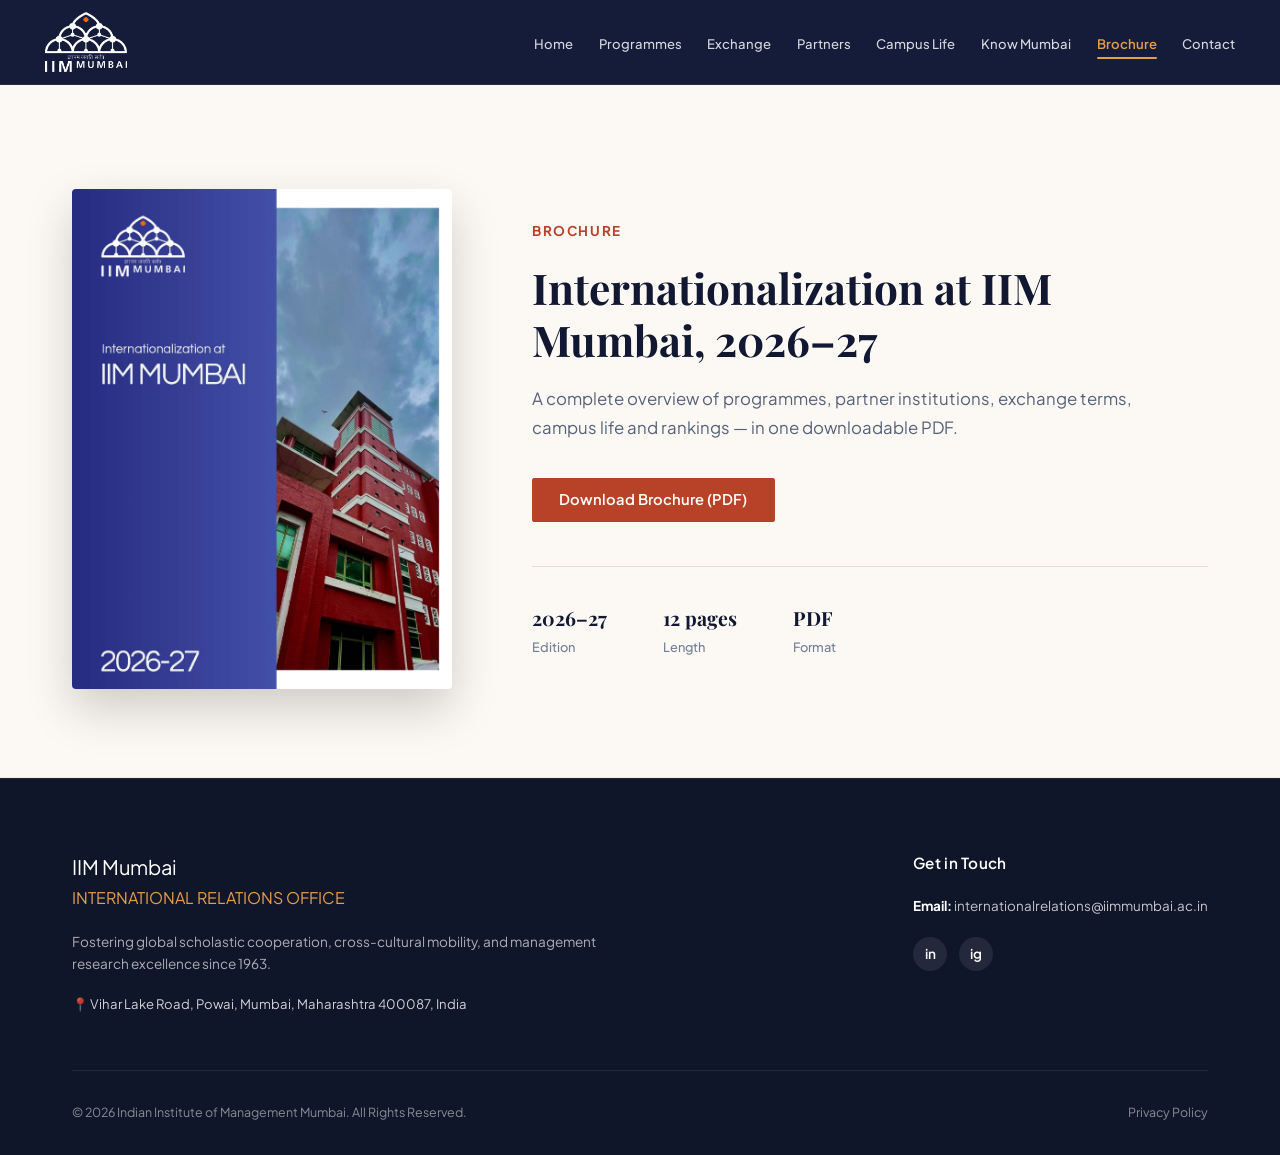
==== commit 26247466: "Contact page" ====
--- a/brochure.html
+++ b/brochure.html
@@ -38,10 +38,8 @@
           <li class="nav-item"><a href="partners.html" class="nav-link">Partners</a></li>
           <li class="nav-item"><a href="campus-life.html" class="nav-link">Campus Life</a></li>
           <li class="nav-item"><a href="know-mumbai.html" class="nav-link">Know Mumbai</a></li>
-          <li class="nav-item"><a href="index.html#about" class="nav-link">About</a></li>
-          <li class="nav-item"><a href="index.html#metrics" class="nav-link">Rankings</a></li>
           <li class="nav-item"><a href="brochure.html" class="nav-link active">Brochure</a></li>
-          <li class="nav-item"><a href="#connect-section" class="nav-link">Connect</a></li>
+          <li class="nav-item"><a href="contact.html" class="nav-link">Contact</a></li>
         </ul>
       </nav>
 
@@ -62,10 +60,8 @@
         <li><a href="partners.html" class="mobile-nav-link">Partners</a></li>
         <li><a href="campus-life.html" class="mobile-nav-link">Campus Life</a></li>
         <li><a href="know-mumbai.html" class="mobile-nav-link">Know Mumbai</a></li>
-        <li><a href="index.html#about" class="mobile-nav-link">About</a></li>
-        <li><a href="index.html#metrics" class="mobile-nav-link">Rankings</a></li>
         <li><a href="brochure.html" class="mobile-nav-link active">Brochure</a></li>
-        <li><a href="#connect-section" class="mobile-nav-link">Connect</a></li>
+        <li><a href="contact.html" class="mobile-nav-link">Contact</a></li>
       </ul>
     </div>
   </header>
@@ -95,9 +91,9 @@
 
           <!-- Action Buttons -->
           <div class="brochure-btn-group">
-            <button class="btn btn-primary open-brochure-modal" id="downloadBrochureBtn">
+            <a href="https://nitieedu-my.sharepoint.com/:b:/g/personal/internationalrelations_iimmumbai_ac_in/IQDF33suX392QpK9QjQ8LQerAWAHdRNcEIx65ruJ6snGXPY?e=qvJQKj" target="_blank" download class="btn btn-primary" id="downloadBrochureBtn">
               Download Brochure (PDF)
-            </button>
+            </a>
           </div>
 
           <div class="brochure-divider"></div>
@@ -107,6 +103,11 @@
             <div class="b-meta-item">
               <span class="b-meta-val">2026–27</span>
               <span class="b-meta-label">Edition</span>
+            </div>
+
+            <div class="b-meta-item">
+              <span class="b-meta-val">12 pages</span>
+              <span class="b-meta-label">Length</span>
             </div>
 
             <div class="b-meta-item">
@@ -160,37 +161,6 @@
     </div>
   </footer>
 
-  <!-- Interactive Brochure Modal -->
-  <div class="modal-backdrop" id="brochureModal">
-    <div class="modal-card">
-      <button class="modal-close-btn" id="closeModalBtn">&times;</button>
-      <div class="modal-header">
-        <div class="modal-badge">Official Document</div>
-        <h3 class="modal-title">Download International Relations Brochure 2026–27</h3>
-        <p class="modal-subtitle">Get instant access to the complete 12-page PDF overview covering programmes, partner
-          networks, housing, and course syllabi.</p>
-      </div>
-      <form class="modal-form" id="brochureForm">
-        <div class="form-group">
-          <label for="fullName">Full Name</label>
-          <input type="text" id="fullName" placeholder="e.g. Maya Chen" required>
-        </div>
-        <div class="form-group">
-          <label for="institution">Home University / Organization</label>
-          <input type="text" id="institution" placeholder="e.g. Emlyon Business School" required>
-        </div>
-        <div class="form-group">
-          <label for="emailAddress">Email Address</label>
-          <input type="email" id="emailAddress" placeholder="e.g. m.chen@student.em-lyon.com" required>
-        </div>
-        <button type="submit" class="btn btn-primary btn-block">Download Brochure (PDF)</button>
-      </form>
-      <div class="modal-success-msg" id="modalSuccessMsg">
-        🎉 Thank you! The IIM Mumbai 2026–27 International Relations Brochure download has started.
-      </div>
-    </div>
-  </div>
-
   <!-- Scripts -->
   <script src="script.js"></script>
 </body>
--- a/styles.css
+++ b/styles.css
@@ -3587,4 +3587,420 @@
   .sheet-quick-facts {
     grid-template-columns: 1fr;
   }
+}
+
+/* ==========================================================================
+   Contact Page Specific Styles (Matching Exact Screenshot media_1788282498356)
+   ========================================================================== */
+
+.contact-page-body {
+  background-color: #fbf9f5;
+}
+
+.contact-showcase-main {
+  padding: 3.5rem 0 6rem;
+}
+
+.contact-page-container {
+  max-width: 1160px;
+  margin: 0 auto;
+  padding: 0 1.5rem;
+}
+
+/* Section Tags & Headings */
+.irc-sec-tag {
+  color: #b35338;
+  font-size: 0.82rem;
+  font-weight: 700;
+  letter-spacing: 0.12em;
+  text-transform: uppercase;
+  margin-bottom: 0.75rem;
+}
+
+.irc-sec-heading {
+  font-family: var(--font-serif);
+  font-size: 2.6rem;
+  font-weight: 700;
+  color: #1f2937;
+  letter-spacing: -0.01em;
+  margin-bottom: 2.25rem;
+}
+
+/* Top Block: Faculty Cards Row */
+.faculty-cards-row {
+  display: grid;
+  grid-template-columns: repeat(2, 1fr);
+  gap: 1.75rem;
+}
+
+.faculty-compact-card {
+  background: #ffffff;
+  border: 1px solid #e8e2d8;
+  border-radius: 10px;
+  padding: 1.75rem 2rem;
+  display: flex;
+  align-items: center;
+  gap: 1.75rem;
+  box-shadow: 0 2px 8px rgba(0, 0, 0, 0.02);
+  transition: transform 0.2s ease, box-shadow 0.2s ease;
+}
+
+.faculty-compact-card:hover {
+  transform: translateY(-2px);
+  box-shadow: 0 6px 18px rgba(0, 0, 0, 0.06);
+}
+
+.faculty-avatar-circle {
+  width: 140px;
+  height: 140px;
+  border-radius: 50%;
+  overflow: hidden;
+  background-color: #ede8df;
+  flex-shrink: 0;
+  border: 3px solid #ffffff;
+  box-shadow: 0 4px 12px rgba(0, 0, 0, 0.1);
+}
+
+.avatar-photo {
+  width: 100%;
+  height: 100%;
+  object-fit: cover;
+  display: block;
+}
+
+.faculty-text-meta {
+  display: flex;
+  flex-direction: column;
+  gap: 0.25rem;
+  flex-grow: 1;
+}
+
+.faculty-display-name {
+  font-size: 1.28rem;
+  font-weight: 700;
+  color: #1f2937;
+  margin: 0;
+}
+
+.faculty-display-role {
+  font-size: 0.88rem;
+  font-weight: 600;
+  color: #b35338;
+  margin: 0 0 0.4rem 0;
+  line-height: 1.35;
+}
+
+/* Faculty Action Links */
+.faculty-quick-links {
+  display: flex;
+  flex-wrap: wrap;
+  align-items: center;
+  gap: 0.5rem;
+  margin-top: 0.35rem;
+}
+
+.f-link-btn {
+  display: inline-flex;
+  align-items: center;
+  gap: 0.4rem;
+  padding: 0.35rem 0.75rem;
+  font-size: 0.78rem;
+  font-weight: 600;
+  color: #4b5563;
+  background-color: #f6f2ea;
+  border: 1px solid #e5ded2;
+  border-radius: 20px;
+  text-decoration: none;
+  transition: all 0.2s ease;
+}
+
+.f-link-btn:hover {
+  background-color: #b35338;
+  border-color: #b35338;
+  color: #ffffff;
+  transform: translateY(-1px);
+}
+
+.f-linkedin-btn:hover {
+  background-color: #0077b5;
+  border-color: #0077b5;
+  color: #ffffff;
+}
+
+.f-email-btn:hover {
+  background-color: #1e3a8a;
+  border-color: #1e3a8a;
+  color: #ffffff;
+}
+
+.f-icon {
+  flex-shrink: 0;
+}
+
+/* Student Committee Section */
+.student-committee-block {
+  margin-top: 4.25rem;
+}
+
+.student-sec-header {
+  display: flex;
+  justify-content: space-between;
+  align-items: baseline;
+  flex-wrap: wrap;
+  gap: 0.5rem;
+  margin-bottom: 0.5rem;
+}
+
+.student-sec-hint {
+  font-size: 0.8rem;
+  color: #8c857b;
+  font-weight: 500;
+}
+
+.student-circles-grid {
+  display: grid;
+  grid-template-columns: repeat(4, 1fr);
+  gap: 2.25rem 1.5rem;
+  align-items: start;
+  margin-top: 1.5rem;
+}
+
+.student-circle-item {
+  display: flex;
+  flex-direction: column;
+  align-items: center;
+  text-align: center;
+  position: relative;
+}
+
+.student-avatar-wrap {
+  width: 136px;
+  height: 136px;
+  border-radius: 50%;
+  overflow: hidden;
+  background-color: #ede8df;
+  border: 3px solid #ffffff;
+  box-shadow: 0 4px 14px rgba(0, 0, 0, 0.06);
+  margin-bottom: 0.85rem;
+  transition: transform 0.25s ease, box-shadow 0.25s ease;
+  position: relative;
+  display: block;
+  cursor: pointer;
+}
+
+.student-avatar-wrap:hover {
+  transform: translateY(-4px);
+  box-shadow: 0 8px 22px rgba(0, 0, 0, 0.12);
+}
+
+.student-circle-img {
+  width: 100%;
+  height: 100%;
+  object-fit: cover;
+  display: block;
+}
+
+/* Hover overlay on student portraits */
+.avatar-hover-overlay {
+  position: absolute;
+  inset: 0;
+  background-color: rgba(0, 119, 181, 0.65);
+  display: flex;
+  align-items: center;
+  justify-content: center;
+  opacity: 0;
+  transition: opacity 0.25s ease;
+  border-radius: 50%;
+}
+
+.student-avatar-wrap:hover .avatar-hover-overlay {
+  opacity: 1;
+}
+
+.overlay-in-icon {
+  transform: scale(0.85);
+  transition: transform 0.2s ease;
+}
+
+.student-avatar-wrap:hover .overlay-in-icon {
+  transform: scale(1.1);
+}
+
+.student-circle-name {
+  font-size: 0.95rem;
+  font-weight: 700;
+  color: #23272f;
+  line-height: 1.35;
+  text-decoration: none;
+  transition: color 0.2s ease;
+}
+
+.student-circle-name:hover {
+  color: #b35338;
+  text-decoration: underline;
+}
+
+/* PGPEx Subtitle Badge */
+.pgpex-subtitle-badge {
+  display: inline-block;
+  background-color: #fcf1ed;
+  color: #b35338;
+  border: 1px solid #fed7aa;
+  font-size: 0.72rem;
+  font-weight: 700;
+  letter-spacing: 0.05em;
+  padding: 1px 8px;
+  border-radius: 10px;
+  margin-top: 0.35rem;
+}
+
+/* Contact & Location Section */
+.contact-location-block {
+  margin-top: 4.5rem;
+}
+
+.contact-location-split-box {
+  display: grid;
+  grid-template-columns: 1.05fr 1fr;
+  border: 1px solid #e4ddd2;
+  border-radius: 8px;
+  overflow: hidden;
+  background: #ffffff;
+  box-shadow: 0 2px 10px rgba(0, 0, 0, 0.02);
+  margin-top: 1.25rem;
+}
+
+.contact-details-col {
+  padding: 2.75rem 2.5rem;
+  display: flex;
+  flex-direction: column;
+  gap: 1.6rem;
+}
+
+.contact-meta-row {
+  display: flex;
+  flex-direction: column;
+  gap: 0.25rem;
+}
+
+.c-meta-label {
+  font-size: 0.72rem;
+  font-weight: 700;
+  color: #8c857b;
+  letter-spacing: 0.1em;
+  text-transform: uppercase;
+}
+
+.c-meta-val-link {
+  font-size: 0.96rem;
+  font-weight: 600;
+  color: #1f2937;
+  text-decoration: none;
+  transition: color 0.2s ease;
+}
+
+.c-meta-val-link:hover {
+  color: #b35338;
+  text-decoration: underline;
+}
+
+.c-meta-val-text {
+  font-size: 0.96rem;
+  font-weight: 600;
+  color: #1f2937;
+  line-height: 1.45;
+  margin: 0;
+}
+
+.contact-map-pane {
+  background-color: #faf6ee;
+  border-left: 1px solid #e4ddd2;
+  position: relative;
+  display: flex;
+  align-items: center;
+  justify-content: center;
+  min-height: 280px;
+  background-image: repeating-linear-gradient(0deg, transparent, transparent 19px, #ede4d5 19px, #ede4d5 20px);
+  cursor: pointer;
+}
+
+.map-parchment-pattern {
+  position: absolute;
+  inset: 0;
+  pointer-events: none;
+}
+
+.map-pin-indicator {
+  display: flex;
+  align-items: center;
+  gap: 0.5rem;
+  background: rgba(255, 255, 255, 0.92);
+  padding: 0.55rem 1.15rem;
+  border-radius: 30px;
+  border: 1px solid #e5ded3;
+  box-shadow: 0 4px 12px rgba(0, 0, 0, 0.06);
+  z-index: 2;
+  transition: transform 0.2s ease;
+}
+
+.contact-map-pane:hover .map-pin-indicator {
+  transform: scale(1.04);
+}
+
+.map-red-pin {
+  font-size: 1.15rem;
+}
+
+.map-pin-text {
+  font-size: 0.86rem;
+  font-weight: 600;
+  color: #4b5563;
+}
+
+.map-expand-anchor {
+  position: absolute;
+  inset: 0;
+  z-index: 3;
+}
+
+/* Responsive Media Queries */
+@media (max-width: 1024px) {
+  .student-circles-grid {
+    grid-template-columns: repeat(3, 1fr);
+    gap: 2rem 1.5rem;
+  }
+
+  .faculty-cards-row {
+    grid-template-columns: 1fr;
+  }
+
+  .contact-location-split-box {
+    grid-template-columns: 1fr;
+  }
+
+  .contact-map-pane {
+    border-left: none;
+    border-top: 1px solid #e4ddd2;
+    min-height: 220px;
+  }
+}
+
+@media (max-width: 640px) {
+  .irc-sec-heading {
+    font-size: 2rem;
+  }
+
+  .student-circles-grid {
+    grid-template-columns: repeat(2, 1fr);
+    gap: 2rem 1rem;
+  }
+
+  .student-avatar-wrap {
+    width: 120px;
+    height: 120px;
+  }
+
+  .contact-details-col {
+    padding: 2rem 1.5rem;
+  }
 }
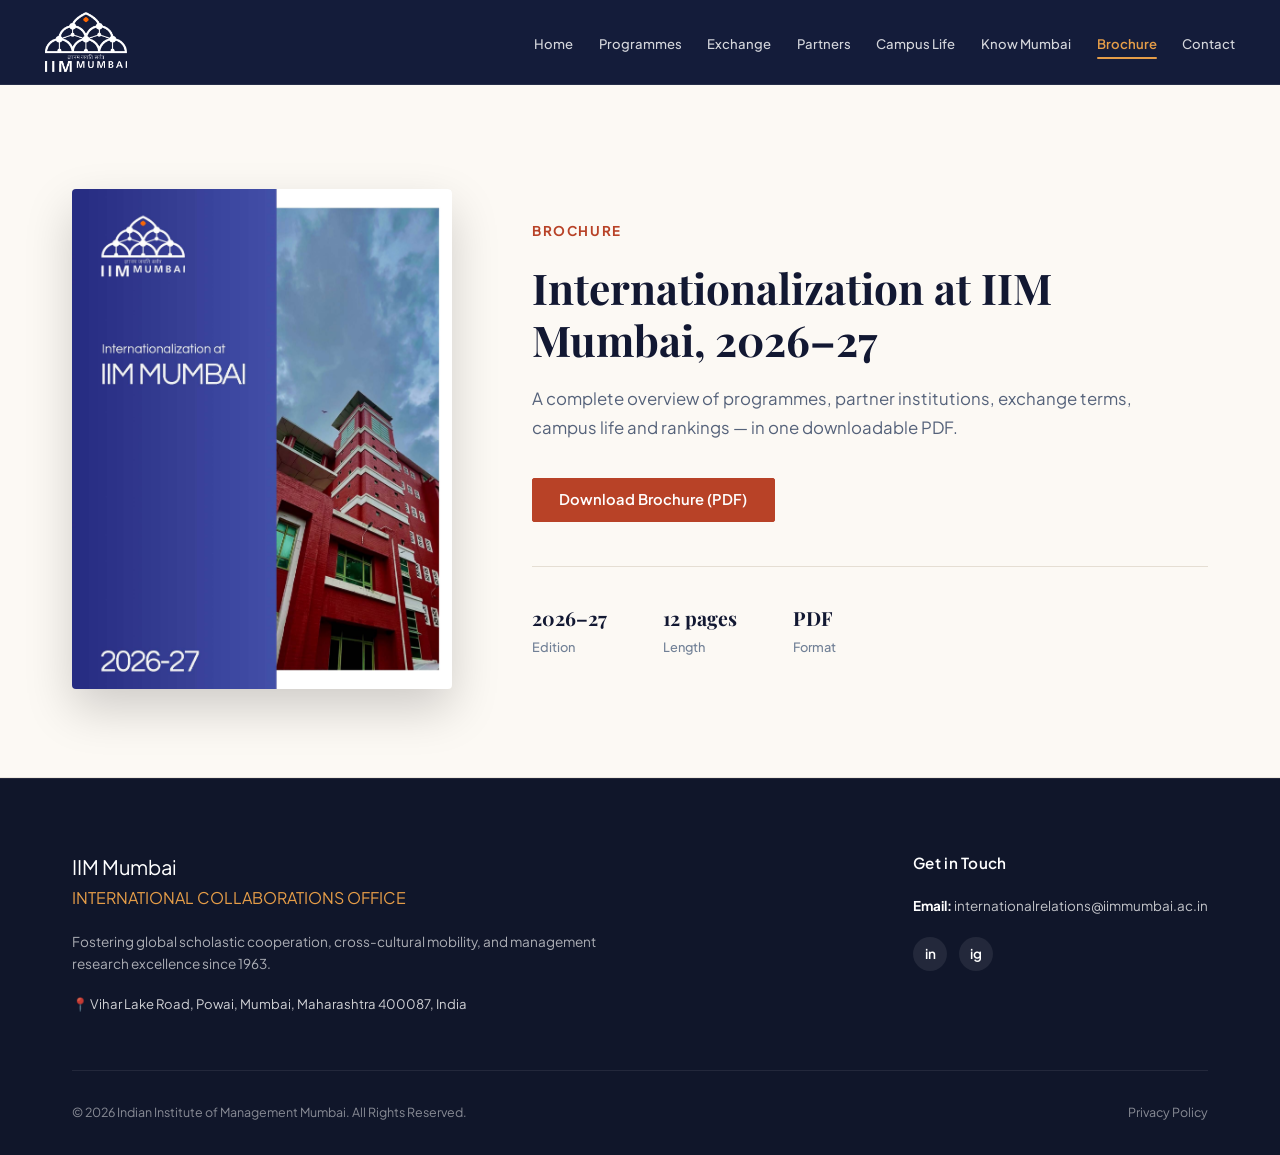
==== commit 23be9ab1: "Updated relations to collaborations" ====
--- a/brochure.html
+++ b/brochure.html
@@ -4,9 +4,9 @@
 <head>
   <meta charset="UTF-8">
   <meta name="viewport" content="width=device-width, initial-scale=1.0">
-  <title>International Relations Brochure 2026–27 | IIM Mumbai</title>
-
-  <!-- Favicon -->
+  <title>International Collaborations Brochure 2026–27 | IIM Mumbai</title>
+  <meta name="description" content="Download the official 2026–27 International Relations Brochure and Dossier for IIM Mumbai covering courses, partner colleges, housing, and rankings.">
+  <meta name="keywords" content="IIM Mumbai Brochure, International Prospectus 2026-27, Study at IIM Mumbai, Exchange PDF Guide">
   <link rel="icon" type="image/png" href="assets/favicon.png">
 
   <!-- Google Fonts -->
@@ -129,7 +129,7 @@
         <div class="footer-col brand-col">
           <div class="footer-logo">
             <span class="institute-name">IIM Mumbai</span>
-            <span class="sub-name">INTERNATIONAL RELATIONS OFFICE</span>
+            <span class="sub-name">INTERNATIONAL COLLABORATIONS OFFICE</span>
           </div>
           <p class="footer-tagline">
             Fostering global scholastic cooperation, cross-cultural mobility, and management research excellence since
--- a/styles.css
+++ b/styles.css
@@ -389,6 +389,10 @@
   line-height: 1.1;
   margin-bottom: 0.35rem;
   letter-spacing: -0.02em;
+}
+
+.stat-value.stat-highlight {
+  color: var(--color-terracotta);
 }
 
 .stat-label {
@@ -1169,120 +1173,73 @@
 
 .programmes-page-content {
   background-color: #faf7f2;
-  padding: 4rem 0 6.5rem;
-  min-height: calc(100vh - 200px);
+  padding: 5rem 0 7rem;
+  min-height: calc(100vh - 350px);
+  display: flex;
+  align-items: center;
 }
 
 .programmes-list-container {
   max-width: 1240px;
-}
-
-.programmes-rows-list {
-  display: flex;
-  flex-direction: column;
-}
-
-.programme-list-row {
-  display: grid;
-  grid-template-columns: 140px 1fr 110px;
-  align-items: start;
-  gap: 3rem;
-  padding: 2.75rem 0;
-  border-bottom: 1px solid #e7dfd2;
-  transition: background-color 0.2s ease;
-}
-
-.programme-list-row:first-child {
-  padding-top: 1rem;
-}
-
-.programme-list-row:last-child {
-  border-bottom: none;
-}
-
-.programme-col-code {
-  padding-top: 0.25rem;
-}
-
-.p-code {
+  width: 100%;
+}
+
+.programmes-referral-card {
+  background-color: #ffffff;
+  border: 1px solid #e7dfd2;
+  border-radius: 12px;
+  padding: 4rem 3rem;
+  max-width: 780px;
+  margin: 0 auto;
+  text-align: center;
+  box-shadow: 0 10px 30px rgba(18, 24, 50, 0.04);
+}
+
+.referral-icon-box {
+  width: 76px;
+  height: 76px;
+  background-color: var(--color-terracotta-light);
   color: var(--color-terracotta);
+  border-radius: 50%;
+  display: flex;
+  align-items: center;
+  justify-content: center;
+  margin: 0 auto 1.5rem;
+}
+
+.referral-title {
+  font-family: var(--font-serif);
+  font-size: clamp(1.8rem, 2.5vw, 2.3rem);
+  font-weight: 600;
+  color: var(--color-navy-dark);
+  margin-bottom: 1.25rem;
+  line-height: 1.25;
+}
+
+.referral-text {
+  font-size: 1.05rem;
+  color: #555e70;
+  line-height: 1.7;
+  max-width: 620px;
+  margin: 0 auto 2.25rem;
+}
+
+.referral-btn-wrapper {
+  display: flex;
+  justify-content: center;
+}
+
+.referral-btn-wrapper .btn {
+  padding: 0.95rem 2.25rem;
   font-size: 0.95rem;
-  font-weight: 700;
-  letter-spacing: 0.04em;
-  font-family: var(--font-sans);
-  display: inline-block;
-}
-
-.programme-col-details {
-  display: flex;
-  flex-direction: column;
-}
-
-.p-title {
-  font-family: var(--font-serif);
-  font-size: 1.45rem;
-  font-weight: 600;
-  color: var(--color-navy-dark);
-  margin-bottom: 0.65rem;
-  line-height: 1.25;
-}
-
-.p-title a {
-  color: var(--color-navy-dark);
-  text-decoration: none;
-  transition: color 0.2s ease;
-}
-
-.p-title a:hover {
-  color: var(--color-terracotta);
-}
-
-.p-desc {
-  font-size: 0.915rem;
-  color: #555e70;
-  line-height: 1.62;
-  font-weight: 400;
-  max-width: 860px;
-}
-
-.programme-col-meta {
-  display: flex;
-  flex-direction: column;
-  align-items: flex-end;
-  text-align: right;
-  padding-top: 0.25rem;
-}
-
-.p-duration {
-  font-family: var(--font-serif);
-  font-size: 1.45rem;
-  font-weight: 600;
-  color: var(--color-navy-dark);
-  line-height: 1.1;
-  margin-bottom: 0.2rem;
-}
-
-.p-mode {
-  font-size: 0.78rem;
-  color: #717c91;
-  font-weight: 500;
-  letter-spacing: 0.02em;
-}
-
-@media (max-width: 868px) {
-  .programme-list-row {
-    grid-template-columns: 1fr;
-    gap: 0.85rem;
-    padding: 2.25rem 0;
-  }
-  
-  .programme-col-meta {
-    align-items: flex-start;
-    text-align: left;
-    flex-direction: row;
-    gap: 0.65rem;
-    align-items: baseline;
-    margin-top: 0.35rem;
+  display: inline-flex;
+  align-items: center;
+  gap: 0.5rem;
+}
+
+@media (max-width: 768px) {
+  .programmes-referral-card {
+    padding: 2.5rem 1.5rem;
   }
 }
 
@@ -3916,51 +3873,16 @@
   background-color: #faf6ee;
   border-left: 1px solid #e4ddd2;
   position: relative;
-  display: flex;
-  align-items: center;
-  justify-content: center;
-  min-height: 280px;
-  background-image: repeating-linear-gradient(0deg, transparent, transparent 19px, #ede4d5 19px, #ede4d5 20px);
-  cursor: pointer;
-}
-
-.map-parchment-pattern {
-  position: absolute;
-  inset: 0;
-  pointer-events: none;
-}
-
-.map-pin-indicator {
-  display: flex;
-  align-items: center;
-  gap: 0.5rem;
-  background: rgba(255, 255, 255, 0.92);
-  padding: 0.55rem 1.15rem;
-  border-radius: 30px;
-  border: 1px solid #e5ded3;
-  box-shadow: 0 4px 12px rgba(0, 0, 0, 0.06);
-  z-index: 2;
-  transition: transform 0.2s ease;
-}
-
-.contact-map-pane:hover .map-pin-indicator {
-  transform: scale(1.04);
-}
-
-.map-red-pin {
-  font-size: 1.15rem;
-}
-
-.map-pin-text {
-  font-size: 0.86rem;
-  font-weight: 600;
-  color: #4b5563;
-}
-
-.map-expand-anchor {
-  position: absolute;
-  inset: 0;
-  z-index: 3;
+  min-height: 350px;
+  overflow: hidden;
+}
+
+.contact-map-pane iframe {
+  width: 100%;
+  height: 100%;
+  min-height: 350px;
+  display: block;
+  border: 0;
 }
 
 /* Responsive Media Queries */
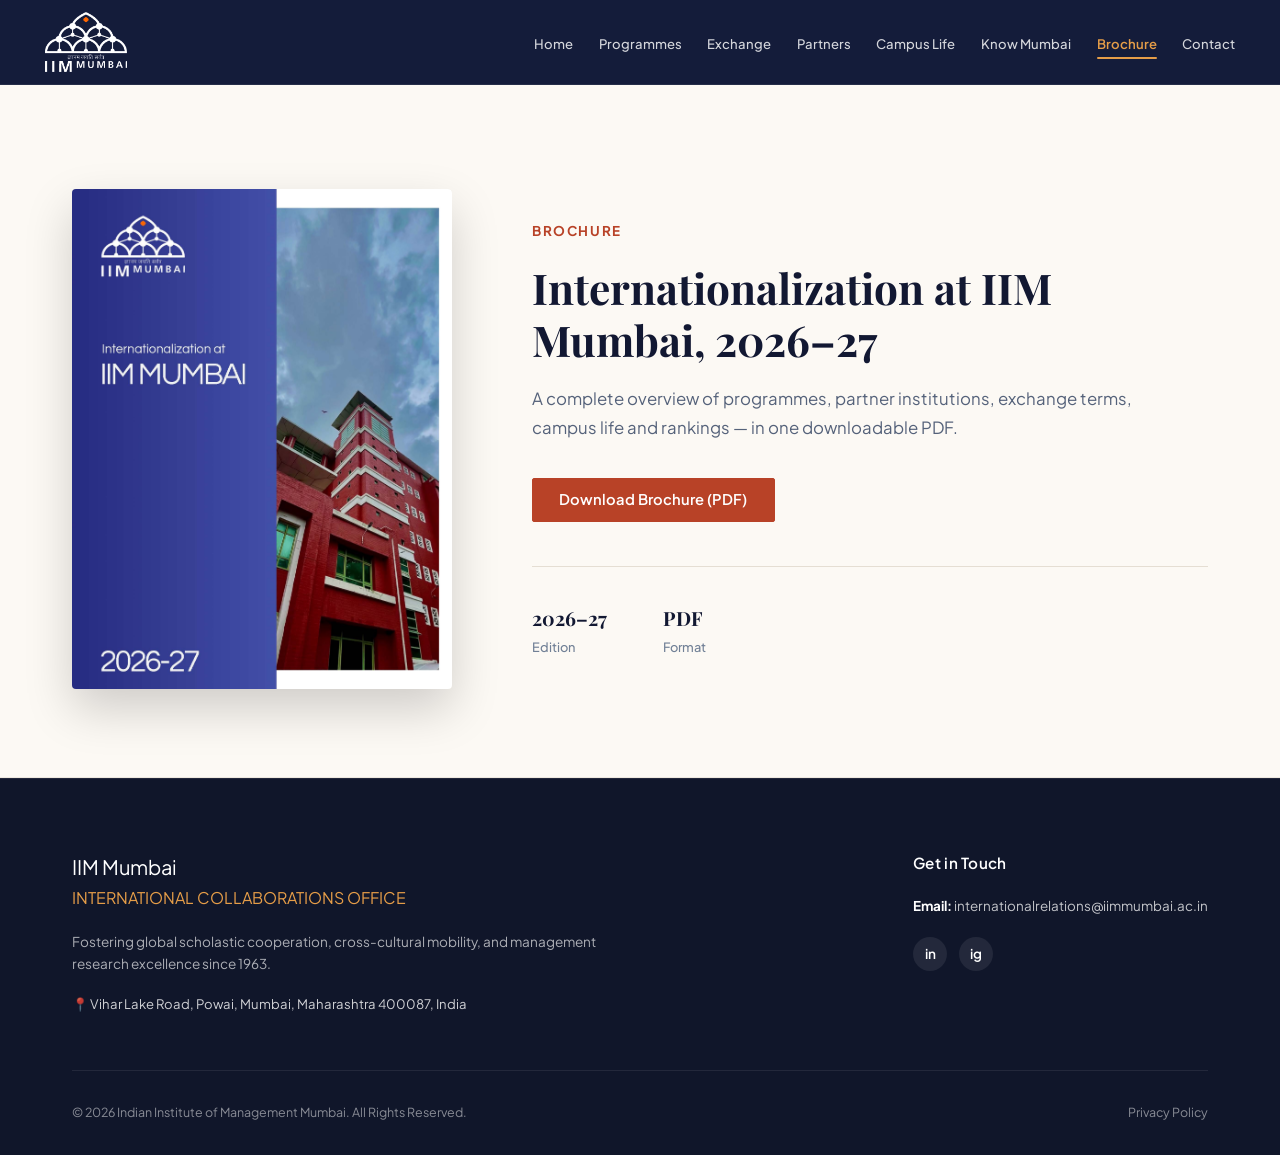
==== commit 9e8239ca: "remove pages brochure" ====
--- a/brochure.html
+++ b/brochure.html
@@ -106,11 +106,6 @@
             </div>
 
             <div class="b-meta-item">
-              <span class="b-meta-val">12 pages</span>
-              <span class="b-meta-label">Length</span>
-            </div>
-
-            <div class="b-meta-item">
               <span class="b-meta-val">PDF</span>
               <span class="b-meta-label">Format</span>
             </div>
